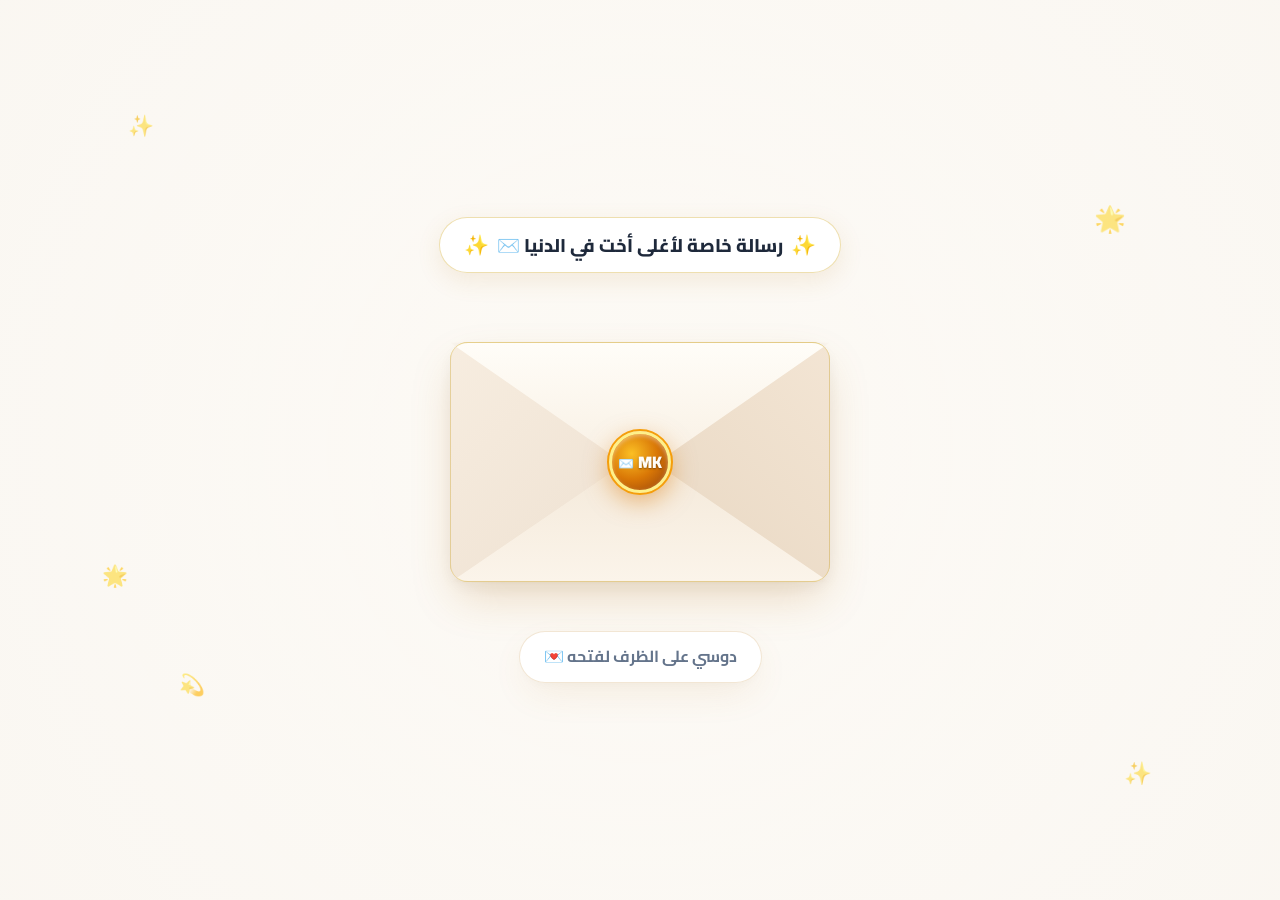
==== digital-gift-site/index.html @ 506773f2 "finised" ====
<!DOCTYPE html>
<html lang="ar" dir="rtl">
<head>
  <meta charset="UTF-8">
  <meta name="viewport" content="width=device-width, initial-scale=1.0, maximum-scale=5.0, viewport-fit=cover">
  <title>هدية رقمية خاصة لـ MK ✨ | كل سنة وإنتي طيبة</title>
  <meta name="description" content="موقع هدية رقمية تفاعلي وخاص للاحتفال بأحلى أخت وذكرياتنا سوا وعيد ميلادها!">
  
  <!-- Favicon -->
  <link rel="icon" href="data:image/svg+xml,<svg xmlns=%22http://www.w3.org/2000/svg%22 viewBox=%220 0 100 100%22><text y=%22.9em%22 font-size=%2290%22>🎁</text></svg>">
  
  <!-- Google Fonts: Cairo & Tajawal for Arabic Typography -->
  <link rel="preconnect" href="https://fonts.googleapis.com">
  <link rel="preconnect" href="https://fonts.gstatic.com" crossorigin>
  <link href="https://fonts.googleapis.com/css2?family=Cairo:wght@400;500;600;700;800;900&family=Tajawal:wght@400;500;700;800&display=swap" rel="stylesheet">
  
  <!-- Font Awesome Icons -->
  <link rel="stylesheet" href="https://cdnjs.cloudflare.com/ajax/libs/font-awesome/6.5.1/css/all.min.css" crossorigin="anonymous">

  <!-- Main Stylesheet -->
  <link rel="stylesheet" href="style.css">
</head>
<body class="theme-warm">

  <!-- Canvas for Confetti & Celebration Effects -->
  <canvas id="confetti-canvas"></canvas>

  <!-- Ambient Glow Elements -->
  <div class="ambient-glow glow-1"></div>
  <div class="ambient-glow glow-2"></div>
  <div class="ambient-glow glow-3"></div>

  <!-- ========================================================================= -->
  <!-- 1. شاشة الظرف التفاعلي (THE ENVELOPE LANDING SCREEN) -->
  <!-- ========================================================================= -->
  <section id="landing-screen" class="view-screen active">
    <!-- النجوم والجسيمات العائمة في الخلفية -->
    <div class="ambient-stars">
      <span class="ambient-star star-1">✨</span>
      <span class="ambient-star star-2">🌟</span>
      <span class="ambient-star star-3">💫</span>
      <span class="ambient-star star-4">✨</span>
      <span class="ambient-star star-5">🌟</span>
    </div>

    <div class="landing-content">
      
      <!-- شارة اسم المستلم -->
      <div class="recipient-tag animate-bounce-subtle">
        <span class="sparkle-icon">✨</span>
        <span id="envelope-recipient-name">رسالة خاصة لأغلى أخت ✉️</span>
        <span class="sparkle-icon">✨</span>
      </div>

      <!-- الظرف ثلاثي الأبعاد المتقن -->
      <div class="envelope-scene" id="envelope-scene" role="button" aria-label="اضغطي لفتح الظرف" tabindex="0">
        <div class="envelope-container" id="envelope-container">
          
          <!-- خلفية الظرف -->
          <div class="envelope-back"></div>

          <!-- الرسالة الورقية بالداخل -->
          <div class="letter-card" id="letter-card">
            <div class="letter-inner">
              <div class="letter-stamp">🎂</div>
              <div class="letter-header">
                <span class="letter-tag">رسالة خاصة ليكي</span>
                <h3 id="letter-title">أهلاً MK! 🎉</h3>
              </div>
              <p class="letter-text" id="pre-password-text">
                "مش عارف هتكون ردة فعلك إيه... بس حبيت أعملك حاجة مخصوص بمناسبة عيد ميلادك تجمع أحلى ذكرياتنا وضحكاتنا سوا."
              </p>
              <button class="btn-primary btn-open-gate" id="btn-open-gate">
                <span>افتحي خزانة الذكريات</span>
                <i class="fa-solid fa-key"></i>
              </button>
            </div>
          </div>

          <!-- طيات الجيب الهندسي الدقيقة (بتقنية clip-path) -->
          <div class="envelope-fold-left"></div>
          <div class="envelope-fold-right"></div>
          <div class="envelope-fold-bottom"></div>

          <!-- الغطاء العلوي القابل للفتح -->
          <div class="envelope-flap" id="envelope-flap"></div>

          <!-- الختم الذهبي للشمع -->
          <div class="envelope-seal" id="envelope-seal">
            <div class="seal-inner">
              <span class="seal-monogram" id="seal-monogram">MK</span>
              <span class="seal-icon">✉️</span>
            </div>
            <div class="seal-pulse"></div>
          </div>

        </div>
      </div>

      <!-- إرشادات الفتح -->
      <div class="instruction-box">
        <p class="instruction-text" id="envelope-instruction">
          <i class="fa-solid fa-hand-pointer pulse-icon"></i>
          <span>دوسي على الظرف لفتحه 💌</span>
        </p>
      </div>

    </div>
  </section>

  <!-- ========================================================================= -->
  <!-- 2. شاشة كلمة السر (PASSWORD GATE SCREEN) -->
  <!-- ========================================================================= -->
  <section id="password-screen" class="view-screen">
    <div class="modal-card password-card" id="password-box">
      
      <div class="lock-icon-wrapper" id="lock-icon-wrapper">
        <div class="lock-circle">
          <i class="fa-solid fa-lock" id="lock-icon"></i>
        </div>
      </div>

      <div class="password-header">
        <span class="badge-pill">الدخول السري للخزانة 🔐</span>
        <h2>اكتبي الكود السري</h2>
        <p class="subtitle">فقط اللي يعرف أسرارنا وضحكاتنا يقدر يدخل هنا 😉</p>
      </div>

      <form id="password-form" class="password-form" onsubmit="return false;">
        <div class="input-group">
          <i class="fa-solid fa-shield-halved input-icon"></i>
          <input 
            type="password" 
            id="password-input" 
            placeholder="اكتبي كلمة السر هنا..." 
            autocomplete="off"
            aria-label="كلمة السر"
          >
          <button type="button" class="btn-toggle-pwd" id="btn-toggle-pwd" aria-label="إظهار كلمة السر">
            <i class="fa-solid fa-eye" id="pwd-eye-icon"></i>
          </button>
        </div>

        <!-- صندوق التلميح -->
        <div class="hint-container" id="hint-container">
          <p id="hint-text">💡 تلميح: جربي 'Suss' (الكلمة السرية بتاعتنا!)</p>
        </div>

        <!-- رسالة التنبيه عند الخطأ أو النجاح -->
        <div class="feedback-msg" id="feedback-msg"></div>

        <div class="password-actions">
          <button type="submit" class="btn-primary btn-unlock" id="btn-unlock">
            <span>افتحي الخزانة</span>
            <i class="fa-solid fa-arrow-left"></i>
          </button>
          <button type="button" class="btn-text btn-hint" id="btn-hint">
            <i class="fa-regular fa-lightbulb"></i>
            <span>محتاجة تلميح؟</span>
          </button>
          <button type="button" class="btn-text btn-back-envelope" id="btn-back-envelope">
            <i class="fa-solid fa-arrow-right"></i>
            <span>الرجوع للظرف ✉️</span>
          </button>
        </div>
      </form>

    </div>
  </section>

  <!-- ========================================================================= -->
  <!-- 3. شاشة الترحيب (WELCOME SCREEN) -->
  <!-- ========================================================================= -->
  <section id="welcome-screen" class="view-screen">
    <div class="modal-card welcome-card">
      <div class="confetti-popper">🎉</div>
      <span class="badge-pill" id="welcome-badge">تم تأكيد الدخول بنجاح ✨</span>
      <h2 id="welcome-title">أهلاً بيكي يا أغلى أخت! 🌟</h2>
      <p class="welcome-text" id="welcome-text">
        "كل حاجة هنا مننا ولينا... تفاصيل ومواقف صغيرة وضحكات يمكن ماتعرفيش إني لسه فاكرها كلها. كل سنة وإنتي طيبة وعقبال مليون سنة سعادة ونجاح! 🎂✨"
      </p>
      <div class="welcome-features-list">
        <div class="feature-tag"><i class="fa-solid fa-stopwatch"></i> عداد الأخوة الحي</div>
        <div class="feature-tag"><i class="fa-solid fa-map-location-dot"></i> محطات رحلتنا</div>
        <div class="feature-tag"><i class="fa-solid fa-camera"></i> لقطات وذكريات</div>
        <div class="feature-tag"><i class="fa-solid fa-gift"></i> الهدية المخفية</div>
      </div>
      <button class="btn-primary btn-enter-dashboard" id="btn-enter-dashboard">
        <span>ادخلي وشوفي هديتك 🚀</span>
      </button>
    </div>
  </section>

  <!-- ========================================================================= -->
  <!-- 4. لوحة الذكريات الرئيسية (MAIN DASHBOARD) -->
  <!-- ========================================================================= -->
  <main id="main-dashboard" class="main-dashboard view-screen mode-screens">

    <!-- شريط التنقل العلوي -->
    <header class="top-nav">
      <div class="nav-container">
        <div class="nav-brand">
          <span class="brand-monogram">MK</span>
          <div class="brand-info">
            <span class="brand-title" id="nav-brand-title">MK وأخوكي 💛</span>
            <span class="brand-subtitle" id="nav-brand-badge">أحلى أخت في الدنيا 🏆</span>
          </div>
        </div>

        <!-- مؤشر المحطة الحالية في الشريط العلوي -->
        <div class="current-screen-badge" id="current-screen-badge">
          <span class="screen-step-number" id="screen-step-number">1 / 7</span>
          <span class="screen-step-title" id="screen-step-title">عداد الأخوة ⏳</span>
        </div>

        <div class="nav-controls">
          <!-- زر التحكم المصغر بالموسيقى -->
          <button class="nav-btn btn-mini-audio" id="btn-mini-audio" title="تشغيل / إيقاف الموسيقى">
            <i class="fa-solid fa-music" id="mini-audio-icon"></i>
            <span class="mini-audio-waves" id="mini-audio-waves">
              <span></span><span></span><span></span>
            </span>
          </button>

          <!-- زر تبديل الوضع الليلي والنهاري -->
          <button class="nav-btn btn-theme-toggle" id="btn-theme-toggle" title="تبديل المظهر">
            <i class="fa-solid fa-moon" id="theme-icon"></i>
          </button>

          <!-- زر تبديل طريقة العرض (محطات تفاعلية / تصفح كامل) -->
          <button class="nav-btn btn-view-mode" id="btn-view-mode" title="تبديل طريقة العرض (محطات منفصلة أو تصفح متصل)">
            <i class="fa-solid fa-layer-group" id="view-mode-icon"></i>
          </button>
        </div>
      </div>

      <!-- شريط التقدم العلوي الدقيق (Progress Bar) -->
      <div class="top-progress-bar-wrap">
        <div class="top-progress-bar-fill" id="top-progress-fill" style="width: 14.3%;"></div>
      </div>
    </header>

    <!-- أزرار التنقل السريع بين المحطات -->
    <nav class="quick-nav" id="screen-pills-nav">
      <button type="button" class="quick-pill active" data-index="0"><i class="fa-solid fa-stopwatch"></i> العداد الحي</button>
      <button type="button" class="quick-pill" data-index="1"><i class="fa-solid fa-route"></i> محطات رحلتنا</button>
      <button type="button" class="quick-pill" data-index="2"><i class="fa-solid fa-headphones"></i> أغنيتنا</button>
      <button type="button" class="quick-pill" data-index="3"><i class="fa-solid fa-camera-retro"></i> لقطات خاصة</button>
      <button type="button" class="quick-pill" data-index="4"><i class="fa-solid fa-gift"></i> هدية مخفية</button>
      <button type="button" class="quick-pill" data-index="5"><i class="fa-solid fa-photo-film"></i> ألبوم الصور</button>
      <button type="button" class="quick-pill" data-index="6"><i class="fa-solid fa-heart"></i> ختام الهدية</button>
    </nav>

    <!-- ======================================================================= -->
    <!-- القسم 1: عداد الأخوة والبداية (LIVE SIBLING COUNTER) -->
    <!-- ======================================================================= -->
    <section id="counter-section" class="content-section active-screen">
      <!-- ترويسة الصفحة الترحيبية بالمحطة الأولى -->
      <div class="hero-section">
        <div class="hero-content">
          <div class="hero-badges">
            <span class="badge-pill badge-gold"><i class="fa-solid fa-crown"></i> <span id="hero-badge-1">أحلى وأغلى أخت في الكون 🏆</span></span>
          </div>
          <h1 class="hero-title" id="dashboard-hero-title">شوية من ذكرياتنا البسيطه جمعتها هنا ✨</h1>
        </div>
      </div>

      <div class="section-card counter-card">
        <div class="section-badge">
          <i class="fa-solid fa-hourglass-half"></i>
          <span>عداد رحلتنا سوا</span>
        </div>
        <h2 class="section-heading">بقالنا أد إيه بنجنن بعض وبنكبر سوا؟ ⏳</h2>
        <p class="section-subtext" id="counter-subtext">
          سنين وأيام وساعات وثواني من المشاركة، وخناقات الأكل، ووقفتنا في ضهر بعض دايماً! 🤜🤛
        </p>

        <!-- شبكة أرقام العداد -->
        <div class="counter-grid">
          <div class="counter-box">
            <span class="counter-number" id="count-years">0</span>
            <span class="counter-label">سنة</span>
          </div>
          <div class="counter-box">
            <span class="counter-number" id="count-days">0</span>
            <span class="counter-label">يوم</span>
          </div>
          <div class="counter-box">
            <span class="counter-number" id="count-hours">00</span>
            <span class="counter-label">ساعة</span>
          </div>
          <div class="counter-box">
            <span class="counter-number" id="count-minutes">00</span>
            <span class="counter-label">دقيقة</span>
          </div>
          <div class="counter-box counter-seconds-box">
            <span class="counter-number pulse-fast" id="count-seconds">00</span>
            <span class="counter-label">ثانية</span>
          </div>
        </div>

        <div class="counter-footer">
          <button type="button" class="btn-secondary btn-cheer" id="btn-cheer">
            <i class="fa-solid fa-sparkles"></i>
            <span>فرقعة زينة واحتفال! 🎊</span>
          </button>
        </div>

        <!-- أزرار الانتقال بين المحطات -->
        <div class="screen-nav-footer">
          <div class="screen-step-dots" data-current="0">
            <span class="dot active"></span>
            <span class="dot"></span>
            <span class="dot"></span>
            <span class="dot"></span>
            <span class="dot"></span>
            <span class="dot"></span>
            <span class="dot"></span>
          </div>
          <button type="button" class="btn-screen-nav btn-screen-next" data-goto="1">
            <span>التالي: محطات رحلتنا 🗺️</span>
            <i class="fa-solid fa-arrow-left"></i>
          </button>
        </div>
      </div>
    </section>

    <!-- ======================================================================= -->
    <!-- القسم 2: محطات رحلتنا وقصتنا (STORY TIMELINE) -->
    <!-- ======================================================================= -->
    <section id="timeline-section" class="content-section">
      <div class="section-card">
        <div class="section-badge">
          <i class="fa-solid fa-signs-post"></i>
          <span>محطات قصتنا</span>
        </div>
        <h2 class="section-heading">خلينا نقسم الصور لشوية محطات هتعبك خلي بالك طويل 😂</h2>

        <div class="timeline-container" id="timeline-container">
          <!-- يتم ملؤها ديناميكياً من config.js -->
        </div>

        <!-- أزرار الانتقال بين المحطات -->
        <div class="screen-nav-footer">
          <button type="button" class="btn-screen-nav btn-screen-prev" data-goto="0">
            <i class="fa-solid fa-arrow-right"></i>
            <span>السابق: العداد الحي ⏳</span>
          </button>
          <div class="screen-step-dots" data-current="1">
            <span class="dot"></span>
            <span class="dot active"></span>
            <span class="dot"></span>
            <span class="dot"></span>
            <span class="dot"></span>
            <span class="dot"></span>
            <span class="dot"></span>
          </div>
          <button type="button" class="btn-screen-nav btn-screen-next" data-goto="2">
            <span>التالي: أغنيتنا 🎶</span>
            <i class="fa-solid fa-arrow-left"></i>
          </button>
        </div>
      </div>
    </section>

    <!-- ======================================================================= -->
    <!-- القسم 3: المشغل الموسيقي وأغنيتنا (AUDIO PLAYER) -->
    <!-- ======================================================================= -->
    <section id="audio-section" class="content-section">
      <div class="section-card music-player-card">
        <div class="section-badge">
          <i class="fa-solid fa-record-vinyl"></i>
          <span>أغنيتنا المفضلة</span>
        </div>
        <h2 class="section-heading">أغنيتنا والموسيقى الهادية 🎶</h2>
        <p class="section-subtext">الموسيقى المصاحبة لذكرياتنا وأوقاتنا الحلوة سوا.</p>

        <div class="turntable-wrapper">
          <!-- أسطوانة الفينيل الدوارة -->
          <div class="vinyl-disc" id="vinyl-disc">
            <div class="vinyl-groove"></div>
            <div class="vinyl-center">
              <img src="assets/images/memory1.jpg" alt="غلاف الأغنية" id="audio-cover-img" class="vinyl-cover-img" onerror="this.src='data:image/svg+xml,<svg xmlns=%22http://www.w3.org/2000/svg%22 viewBox=%220 0 100 100%22><circle cx=%2250%22 cy=%2250%22 r=%2250%22 fill=%22%23F59E0B%22/><text x=%2250%22 y=%2258%22 font-size=%2235%22 text-anchor=%22middle%22 fill=%22white%22>🎵</text></svg>'">
            </div>
          </div>

          <!-- إبرة مشغل الأسطوانات -->
          <div class="turntable-needle" id="turntable-needle"></div>
        </div>

        <!-- معلومات التراك -->
        <div class="track-info">
          <h3 class="track-title" id="track-title">أغنيتنا وسند ذكرياتنا</h3>
          <p class="track-artist" id="track-artist">الموسيقى المصاحبة لذكرياتنا</p>
        </div>

        <!-- شريط التقدم والوقت -->
        <div class="audio-progress-container">
          <span class="time-label" id="current-time">0:00</span>
          <div class="progress-bar-wrap" id="progress-bar-wrap">
            <div class="progress-bar-fill" id="progress-bar-fill"></div>
          </div>
          <span class="time-label" id="total-duration">0:00</span>
        </div>

        <!-- أزرار التحكم بالمشغل -->
        <div class="audio-controls">
          <button class="btn-ctrl" id="btn-audio-forward" title="تقديم 10 ثواني">
            <i class="fa-solid fa-forward-step"></i>
          </button>
          <button class="btn-ctrl btn-play-main" id="btn-audio-play" title="تشغيل / إيقاف">
            <i class="fa-solid fa-play" id="audio-play-icon"></i>
          </button>
          <button class="btn-ctrl" id="btn-audio-rewind" title="إرجاع 10 ثواني">
            <i class="fa-solid fa-backward-step"></i>
          </button>
        </div>

        <!-- التحكم بالصوت -->
        <div class="volume-container">
          <i class="fa-solid fa-volume-low"></i>
          <input type="range" id="volume-slider" min="0" max="1" step="0.05" value="0.8" aria-label="مستوى الصوت">
          <i class="fa-solid fa-volume-high"></i>
        </div>

        <!-- عنصر الصوت الأصلي -->
        <audio id="main-audio-element" preload="auto">
          <source src="assets/audio/our-song.mp3" type="audio/mp3">
        </audio>

        <!-- أزرار الانتقال بين المحطات -->
        <div class="screen-nav-footer">
          <button type="button" class="btn-screen-nav btn-screen-prev" data-goto="1">
            <i class="fa-solid fa-arrow-right"></i>
            <span>السابق: محطات رحلتنا 🗺️</span>
          </button>
          <div class="screen-step-dots" data-current="2">
            <span class="dot"></span>
            <span class="dot"></span>
            <span class="dot active"></span>
            <span class="dot"></span>
            <span class="dot"></span>
            <span class="dot"></span>
            <span class="dot"></span>
          </div>
          <button type="button" class="btn-screen-nav btn-screen-next" data-goto="3">
            <span>التالي: لقطات خاصة 📸</span>
            <i class="fa-solid fa-arrow-left"></i>
          </button>
        </div>
      </div>
    </section>

    <!-- ======================================================================= -->
    <!-- القسم 4: لقطات وذكريات خاصة (PHOTO MOMENTS) -->
    <!-- ======================================================================= -->
    <section id="moments-section" class="content-section">
      <div class="section-card">
        <div class="section-badge">
          <i class="fa-solid fa-camera"></i>
          <span>لقطات وذكريات</span>
        </div>
        <h2 class="section-heading">لقطات وذكريات غالية علينا 📸</h2>
        <p class="section-subtext">
          بدل رسايل الشات العادية، دي أحلى لحظات جمعتنا مع كلمات وخواطر من القلب:
        </p>

        <!-- شبكة كروت البولارويد -->
        <div class="moments-grid" id="moments-grid">
          <!-- يتم بناؤها ديناميكياً من config.js -->
        </div>

        <!-- أزرار الانتقال بين المحطات -->
        <div class="screen-nav-footer">
          <button type="button" class="btn-screen-nav btn-screen-prev" data-goto="2">
            <i class="fa-solid fa-arrow-right"></i>
            <span>السابق: أغنيتنا 🎶</span>
          </button>
          <div class="screen-step-dots" data-current="3">
            <span class="dot"></span>
            <span class="dot"></span>
            <span class="dot"></span>
            <span class="dot active"></span>
            <span class="dot"></span>
            <span class="dot"></span>
            <span class="dot"></span>
          </div>
          <button type="button" class="btn-screen-nav btn-screen-next" data-goto="4">
            <span>التالي: الهدية المخفية 🎁</span>
            <i class="fa-solid fa-arrow-left"></i>
          </button>
        </div>
      </div>
    </section>

    <!-- ======================================================================= -->
    <!-- القسم 5: الهدية المخفية (HIDDEN GIFT BOX) -->
    <!-- ======================================================================= -->
    <section id="hidden-gift-section" class="content-section">
      <div class="section-card gift-highlight-card">
        <div class="section-badge badge-gift">
          <i class="fa-solid fa-box-open"></i>
          <span>مفاجأة خاصة!</span>
        </div>
        <h2 class="section-heading" id="gift-heading">لسه في حاجة مخبيهالك... 🎁</h2>
        <p class="section-subtext">دوسي على صندوق الهدية وافتحي المفاجأة!</p>

        <!-- صندوق الهدية التفاعلي ثلاثي الأبعاد -->
        <div class="interactive-gift-container" id="gift-trigger" role="button" aria-label="افتحي الهدية المخفية" tabindex="0">
          <div class="gift-box-3d" id="gift-box-3d">
            <img src="assets/images/gift-box.png" alt="صندوق الهدية" class="gift-box-img" onerror="this.src='data:image/svg+xml,<svg xmlns=%22http://www.w3.org/2000/svg%22 viewBox=%220 0 100 100%22><text y=%22.9em%22 font-size=%2290%22>🎁</text></svg>'">
            <div class="gift-glow-effect"></div>
          </div>
          <div class="gift-tap-hint">
            <span class="finger-tap">👆</span>
            <span>دوسي هنا لفتح الهدية!</span>
          </div>
        </div>

        <!-- أزرار الانتقال بين المحطات -->
        <div class="screen-nav-footer">
          <button type="button" class="btn-screen-nav btn-screen-prev" data-goto="3">
            <i class="fa-solid fa-arrow-right"></i>
            <span>السابق: لقطات خاصة 📸</span>
          </button>
          <div class="screen-step-dots" data-current="4">
            <span class="dot"></span>
            <span class="dot"></span>
            <span class="dot"></span>
            <span class="dot"></span>
            <span class="dot active"></span>
            <span class="dot"></span>
            <span class="dot"></span>
          </div>
          <button type="button" class="btn-screen-nav btn-screen-next" data-goto="5">
            <span>التالي: ألبوم الصور 🖼️</span>
            <i class="fa-solid fa-arrow-left"></i>
          </button>
        </div>
      </div>
    </section>

    <!-- ======================================================================= -->
    <!-- القسم 6: معرض وألبوم الصور (MEMORIES GALLERY) -->
    <!-- ======================================================================= -->
    <section id="gallery-section" class="content-section">
      <div class="section-card">
        <div class="section-badge">
          <i class="fa-solid fa-images"></i>
          <span>ألبوم الذكريات</span>
        </div>
        <h2 class="section-heading">ألبوم الصور وأجمل الذكريات 🖼️</h2>
        <p class="section-subtext">اضغطي على أي صورة لتكبيرها وعرضها بالشاشة الكاملة مع التعليق.</p>

        <!-- فلاتر المعرض -->
        <div class="gallery-filters" id="gallery-filters">
          <button class="filter-pill active" data-filter="all">كل الذكريات (24) 🌟</button>
          <button class="filter-pill" data-filter="trips">رحلات ومغامرات 🏖️</button>
          <button class="filter-pill" data-filter="bonding">مواقف وسند 🤜🤛</button>
          <button class="filter-pill" data-filter="milestones">مناسبات ونجاح 🎓</button>
          <button class="filter-pill" data-filter="childhood">الطفولة 👶</button>
          <button class="filter-pill" data-filter="birthday">المفاجأة والهدية 🎁</button>
        </div>

        <!-- شبكة صور المعرض -->
        <div class="gallery-grid" id="gallery-grid">
          <!-- يتم بناؤها ديناميكياً من config.js -->
        </div>

        <!-- أزرار الانتقال بين المحطات -->
        <div class="screen-nav-footer">
          <button type="button" class="btn-screen-nav btn-screen-prev" data-goto="4">
            <i class="fa-solid fa-arrow-right"></i>
            <span>السابق: الهدية المخفية 🎁</span>
          </button>
          <div class="screen-step-dots" data-current="5">
            <span class="dot"></span>
            <span class="dot"></span>
            <span class="dot"></span>
            <span class="dot"></span>
            <span class="dot"></span>
            <span class="dot active"></span>
            <span class="dot"></span>
          </div>
          <button type="button" class="btn-screen-nav btn-screen-next" data-goto="6">
            <span>التالي: ختام الهدية 💛</span>
            <i class="fa-solid fa-arrow-left"></i>
          </button>
        </div>
      </div>
    </section>

    <!-- ======================================================================= -->
    <!-- القسم 7: ختام الهدية والاحتفال (CELEBRATION SCREEN) -->
    <!-- ======================================================================= -->
    <section id="celebration-section" class="content-section">
      <div class="section-card celebration-card">
        <div class="celebration-crown">👑</div>
        <div class="section-badge badge-gold">
          <i class="fa-solid fa-crown"></i>
          <span>محطة الختام والمحبة</span>
        </div>
        <h2 class="section-heading">وصلنا لآخر محطة.. بس محبتنا وسندنا ملوش نهاية! 💛✨</h2>
        <p class="celebration-lead">
          "سند وضحكة وعشرة عمر، أحسن وأغلى أخت في الدنيا كلها. ربنا يجعل كل سنينك الجاية فرح وسعادة ونجاح وتألق دايماً!"
        </p>

        <div class="celebration-highlights">
          <div class="highlight-item">
            <span class="hl-icon">🎂</span>
            <h4>كل سنة وإنتي طيبة</h4>
            <p>عقبال 100 سنة في صحة وهنا وراحة بال وسعادة</p>
          </div>
          <div class="highlight-item">
            <span class="hl-icon">🏆</span>
            <h4>أحسن وأطيب أخت</h4>
            <p>سند وضهر وأمان وضحكة مالية بيتنا بالخير</p>
          </div>
          <div class="highlight-item">
            <span class="hl-icon">✨</span>
            <h4>فخور بيكي دايماً</h4>
            <p>في كل خطوة وحلم ونجاح وطموح بتوصليله</p>
          </div>
        </div>

        <div class="celebration-actions">
          <button type="button" class="btn-primary btn-grand-confetti" id="btn-grand-confetti">
            <i class="fa-solid fa-champagne-glasses"></i>
            <span>فرقعة زينة واحتفال نهائي! 🎊</span>
          </button>
          <button type="button" class="btn-secondary btn-restart-journey" data-goto="0">
            <i class="fa-solid fa-rotate-right"></i>
            <span>إعادة الرحلة من البداية 🔄</span>
          </button>
        </div>

        <div class="author-signature">
          <p class="footer-author" id="footer-author-celebration">صُنعت بكل حب وفخر لعيد ميلاد MK بواسطة أخوكي 💛</p>
        </div>

        <!-- أزرار الانتقال بين المحطات -->
        <div class="screen-nav-footer">
          <button type="button" class="btn-screen-nav btn-screen-prev" data-goto="5">
            <i class="fa-solid fa-arrow-right"></i>
            <span>السابق: ألبوم الصور 🖼️</span>
          </button>
          <div class="screen-step-dots" data-current="6">
            <span class="dot"></span>
            <span class="dot"></span>
            <span class="dot"></span>
            <span class="dot"></span>
            <span class="dot"></span>
            <span class="dot"></span>
            <span class="dot active"></span>
          </div>
          <button type="button" class="btn-screen-nav btn-screen-restart" data-goto="0">
            <span>البداية: عداد الأخوة ⏳</span>
            <i class="fa-solid fa-arrow-rotate-left"></i>
          </button>
        </div>
      </div>
    </section>

    <!-- شريط المحطات العائم في الأسفل للتنقل السريع -->
    <nav class="floating-dock-nav" id="floating-dock" aria-label="شريط المحطات السريع">
      <button type="button" class="dock-btn active" data-index="0" title="عداد الأخوة">
        <i class="fa-solid fa-stopwatch"></i>
        <span>العداد</span>
      </button>
      <button type="button" class="dock-btn" data-index="1" title="محطات قصتنا">
        <i class="fa-solid fa-route"></i>
        <span>المحطات</span>
      </button>
      <button type="button" class="dock-btn" data-index="2" title="أغنيتنا">
        <i class="fa-solid fa-headphones"></i>
        <span>الأغنية</span>
      </button>
      <button type="button" class="dock-btn" data-index="3" title="لقطات خاصة">
        <i class="fa-solid fa-camera-retro"></i>
        <span>لقطاتنا</span>
      </button>
      <button type="button" class="dock-btn" data-index="4" title="الهدية المخفية">
        <i class="fa-solid fa-gift"></i>
        <span>الهدية</span>
      </button>
      <button type="button" class="dock-btn" data-index="5" title="ألبوم الصور">
        <i class="fa-solid fa-photo-film"></i>
        <span>الألبوم</span>
      </button>
      <button type="button" class="dock-btn" data-index="6" title="ختام الهدية">
        <i class="fa-solid fa-heart"></i>
        <span>الختام</span>
      </button>
    </nav>

    <!-- ======================================================================= -->
    <!-- الخاتمة والفوتر (FOOTER) -->
    <!-- ======================================================================= -->
    <footer class="main-footer">
      <div class="footer-card">
        <div class="footer-icon">💛</div>
        <h3 class="footer-quote">"سند وضحكة وعشرة عمر، أحسن وأغلى أخت في الدنيا."</h3>
        <p class="footer-author" id="footer-author">صُنعت بكل حب لعيد ميلاد MK بواسطة أخوكي</p>
        <div class="footer-badges">
          <span>🎂 كل سنة وإنتي طيبة</span>
          <span>•</span>
          <span>✨ أحسن أخت في الكون</span>
          <span>•</span>
          <span>🎈 ربي يسعدك دايماً</span>
        </div>
        <button class="btn-secondary btn-back-top" id="btn-back-top">
          <i class="fa-solid fa-arrow-up"></i>
          <span>الرجوع لأعلى الصفحة</span>
        </button>
      </div>
    </footer>

  </main>

  <!-- ========================================================================= -->
  <!-- النافذة المنبثقة 1: مفاجأة الهدية المخفية والكوبونات (GIFT MODAL) -->
  <!-- ========================================================================= -->
  <div class="modal-overlay" id="gift-modal" role="dialog" aria-modal="true" aria-labelledby="gift-modal-title">
    <div class="modal-dialog gift-dialog">
      <button class="modal-close-btn" id="btn-close-gift-modal" aria-label="إغلاق النافذة">
        <i class="fa-solid fa-xmark"></i>
      </button>

      <div class="gift-dialog-header">
        <div class="confetti-popper">🎉</div>
        <span class="badge-pill badge-gold">مفاجأة خاصة بمناسبة عيد ميلادك</span>
        <h2 id="gift-modal-title">لقيتي الهدية والمفاجأة المخفية! 🎉</h2>
        <p id="gift-modal-subtitle">دي 3 كروت كوبونات أخوية ذهبية رسمية + رسالة خاصة ليكي:</p>
      </div>

      <!-- صورة ومجسم المفاجأة الخاصة -->
      <div class="gift-reveal-img-wrap" id="gift-reveal-img-wrap">
        <img id="gift-reveal-img" src="assets/images/kuffiyeh-3d-avatar.jpg" alt="المجسم التذكاري للهدية">
        <div class="gift-reveal-overlay">
          <span class="gift-reveal-badge"><i class="fa-solid fa-sparkles"></i> مجسم وذكرى خاصة لينا سوا 🧣💛</span>
        </div>
      </div>

      <!-- شبكة الكوبونات -->
      <div class="vouchers-grid" id="vouchers-grid">
        <!-- يتم ملؤها ديناميكياً -->
      </div>

      <!-- الرسالة الخاصة -->
      <div class="secret-letter-card">
        <div class="secret-letter-header">
          <i class="fa-solid fa-envelope-open-text"></i>
          <span>كلمات من القلب:</span>
        </div>
        <p class="secret-letter-text" id="secret-letter-text">
          كل سنة وإنتي طيبة وبخير يا MK! بعيداً عن الهزار، وجودك كأخت ليا من أعظم نعم ربنا في حياتي. بتملي الدنيا فرحة وروح طيبة. بحبك دايماً وفخور بيكي! 💛
        </p>
      </div>

      <div class="gift-modal-actions">
        <button class="btn-primary" id="btn-claim-vouchers">
          <i class="fa-solid fa-check-double"></i>
          <span>استلام كل الكوبونات 🎁</span>
        </button>
      </div>
    </div>
  </div>

  <!-- ========================================================================= -->
  <!-- النافذة المنبثقة 2: عرض الصور بالشاشة الكاملة (LIGHTBOX MODAL) -->
  <!-- ========================================================================= -->
  <div class="modal-overlay" id="lightbox-modal" role="dialog" aria-modal="true">
    <div class="lightbox-dialog">
      <button class="modal-close-btn" id="btn-close-lightbox" aria-label="إغلاق">
        <i class="fa-solid fa-xmark"></i>
      </button>

      <div class="lightbox-img-wrapper">
        <img src="" alt="صورة مكبرة" id="lightbox-img">
      </div>

      <div class="lightbox-info">
        <h3 id="lightbox-title">عنوان الصورة</h3>
        <p id="lightbox-caption">التعليق والذكرى</p>
      </div>

      <div class="lightbox-nav">
        <!-- في الـ RTL السهم اليمين يرجع والسهم اليسار يقدم -->
        <button class="lightbox-btn" id="btn-lightbox-prev" aria-label="الصورة السابقة">
          <i class="fa-solid fa-chevron-right"></i>
        </button>
        <button class="lightbox-btn" id="btn-lightbox-next" aria-label="الصورة التالية">
          <i class="fa-solid fa-chevron-left"></i>
        </button>
      </div>
    </div>
  </div>

  <!-- التنبيهات المنبثقة السريعة -->
  <div class="toast-container" id="toast-container"></div>

  <!-- ملفات الجافاسكريبت -->
  <script src="config.js"></script>
  <script src="script.js"></script>
</body>
</html>
---- digital-gift-site/style.css ----
/* ==============================================================================
   SIBLING DIGITAL GIFT WEBSITE - STYLESHEET (العربية - RTL)
   تصميم فاخر وعصري بألوان دافئة راقية وأنيميشن متقن لعيد ميلاد الأخ والأخت
   ============================================================================== */

/* ----------------------------------------------------------------------------
   1. CSS VARIABLES & THEMES (لوحة ألوان فاخرة دافئة)
   ---------------------------------------------------------------------------- */
:root {
  /* Ultra-Premium Warm Champagne & Royal Indigo (Light Theme) */
  --bg-gradient: linear-gradient(135deg, #FFFDFB 0%, #FDF7EE 40%, #F7EFE3 100%);
  --bg-surface: #FFFDFB;
  --card-bg: rgba(255, 255, 255, 0.94);
  --card-bg-solid: #FFFFFF;
  --card-border: rgba(226, 200, 160, 0.45);
  --card-shadow: 0 14px 38px -8px rgba(180, 120, 40, 0.12), 0 4px 14px -2px rgba(0, 0, 0, 0.03);
  --card-shadow-hover: 0 22px 48px -10px rgba(180, 120, 40, 0.22);

  /* Gold & Royal Indigo Accents (ألوان مبهجة وفخمة وغير مكررة) */
  --primary-color: #5B4AE4;       /* Royal Indigo / Violet */
  --primary-hover: #4838D0;
  --primary-light: #EEF0FE;
  
  --accent-gold: #E89B17;         /* Imperial Amber Gold */
  --accent-gold-hover: #D97706;
  --accent-gold-light: #FEF3C7;
  
  --accent-teal: #0D9488;         /* Vibrant Mint / Teal */
  --accent-teal-light: #D1FAE5;

  --accent-coral: #F46A55;        /* Warm Peach Coral */
  --accent-coral-light: #FFE8E4;

  --accent-purple: #8B5CF6;
  --accent-purple-light: #EDE9FE;

  /* Typography Colors */
  --text-main: #1E293B;
  --text-muted: #64748B;
  --text-light: #94A3B8;
  --text-white: #FFFFFF;

  /* Radii & Effects */
  --radius-sm: 10px;
  --radius-md: 18px;
  --radius-lg: 26px;
  --radius-full: 9999px;
  --transition-smooth: all 0.3s cubic-bezier(0.16, 1, 0.3, 1);
  --transition-spring: all 0.5s cubic-bezier(0.34, 1.56, 0.64, 1);
  --backdrop-blur: blur(16px);
}

/* Midnight Starry Mode (الوضع الليلي الفاخر) */
body.theme-dark {
  --bg-gradient: linear-gradient(135deg, #0B0F19 0%, #111827 50%, #1A2238 100%);
  --bg-surface: #0B0F19;
  --card-bg: rgba(26, 34, 56, 0.88);
  --card-bg-solid: #1E293B;
  --card-border: rgba(251, 191, 36, 0.2);
  --card-shadow: 0 14px 40px -5px rgba(0, 0, 0, 0.55);
  --card-shadow-hover: 0 22px 50px -8px rgba(245, 158, 11, 0.25);

  --primary-color: #6366F1;
  --primary-hover: #818CF8;
  --primary-light: rgba(99, 102, 241, 0.18);

  --accent-gold: #FBBF24;
  --accent-gold-light: rgba(251, 191, 36, 0.18);

  --accent-teal: #14B8A6;
  --accent-teal-light: rgba(20, 184, 166, 0.18);

  --accent-coral: #F87171;
  --accent-coral-light: rgba(248, 113, 113, 0.18);

  --text-main: #F8FAFC;
  --text-muted: #CBD5E1;
  --text-light: #64748B;
}

/* ----------------------------------------------------------------------------
   2. GLOBAL RESETS & BASE STYLES
   ---------------------------------------------------------------------------- */
*, *::before, *::after {
  box-sizing: border-box;
  margin: 0;
  padding: 0;
}

html {
  scroll-behavior: smooth;
  font-size: 16px;
  -webkit-text-size-adjust: 100%;
  direction: rtl;
}

body {
  font-family: 'Cairo', 'Tajawal', -apple-system, BlinkMacSystemFont, "Segoe UI", Roboto, sans-serif;
  background: var(--bg-gradient);
  background-attachment: fixed;
  color: var(--text-main);
  min-height: 100vh;
  line-height: 1.7;
  overflow-x: hidden;
  position: relative;
  transition: background 0.4s ease, color 0.3s ease;
  direction: rtl;
  text-align: right;
}

/* Ambient Background Glows */
.ambient-glow {
  position: fixed;
  border-radius: 50%;
  filter: blur(110px);
  pointer-events: none;
  z-index: 0;
  opacity: 0.5;
  transition: opacity 0.5s ease;
}

.glow-1 {
  width: 500px;
  height: 500px;
  top: -120px;
  left: -100px;
  background: radial-gradient(circle, rgba(245, 158, 11, 0.28) 0%, transparent 70%);
}

.glow-2 {
  width: 450px;
  height: 450px;
  bottom: 8%;
  right: -100px;
  background: radial-gradient(circle, rgba(91, 74, 228, 0.22) 0%, transparent 70%);
}

.glow-3 {
  width: 380px;
  height: 380px;
  top: 42%;
  left: 8%;
  background: radial-gradient(circle, rgba(13, 148, 136, 0.18) 0%, transparent 70%);
}

/* Floating Ambient Starry Particles in Landing */
.ambient-stars {
  position: absolute;
  inset: 0;
  pointer-events: none;
  overflow: hidden;
  z-index: 0;
}

.ambient-star {
  position: absolute;
  font-size: 1.3rem;
  opacity: 0.6;
  animation: floatStar 6s infinite ease-in-out alternate;
}

.star-1 { top: 12%; left: 10%; animation-duration: 5s; }
.star-2 { top: 22%; right: 12%; animation-duration: 7s; font-size: 1.6rem; }
.star-3 { bottom: 22%; left: 14%; animation-duration: 6s; }
.star-4 { bottom: 12%; right: 10%; animation-duration: 8s; font-size: 1.4rem; }
.star-5 { top: 62%; left: 8%; animation-duration: 5.5s; }

@keyframes floatStar {
  0% { transform: translateY(0) rotate(0deg) scale(0.9); opacity: 0.35; }
  50% { transform: translateY(-16px) rotate(15deg) scale(1.2); opacity: 0.9; }
  100% { transform: translateY(0) rotate(0deg) scale(0.9); opacity: 0.35; }
}

/* Fullscreen Confetti Canvas */
#confetti-canvas {
  position: fixed;
  top: 0;
  left: 0;
  width: 100vw;
  height: 100vh;
  pointer-events: none;
  z-index: 9999;
}

/* Screen Visibility Controller & Transition Engine */
.view-screen {
  display: none !important;
  position: relative;
  z-index: 1;
  opacity: 0;
  transition: opacity 0.35s ease-in-out;
}

.view-screen.active {
  display: block !important;
  opacity: 1;
}

#landing-screen.active {
  display: flex !important;
}

#password-screen.active {
  display: flex !important;
}

#welcome-screen.active {
  display: flex !important;
}

#main-dashboard.active {
  display: block !important;
}

/* Direction-Aware Screen Transitions */
@keyframes screenSlideInRight {
  0% {
    opacity: 0;
    transform: translateX(45px) scale(0.97);
    filter: blur(4px);
  }
  100% {
    opacity: 1;
    transform: translateX(0) scale(1);
    filter: blur(0);
  }
}

@keyframes screenSlideOutLeft {
  0% {
    opacity: 1;
    transform: translateX(0) scale(1);
    filter: blur(0);
  }
  100% {
    opacity: 0;
    transform: translateX(-45px) scale(0.97);
    filter: blur(4px);
  }
}

@keyframes screenSlideInLeft {
  0% {
    opacity: 0;
    transform: translateX(-45px) scale(0.97);
    filter: blur(4px);
  }
  100% {
    opacity: 1;
    transform: translateX(0) scale(1);
    filter: blur(0);
  }
}

@keyframes screenSlideOutRight {
  0% {
    opacity: 1;
    transform: translateX(0) scale(1);
    filter: blur(0);
  }
  100% {
    opacity: 0;
    transform: translateX(45px) scale(0.97);
    filter: blur(4px);
  }
}

.anim-slide-in-right {
  animation: screenSlideInRight 0.42s cubic-bezier(0.16, 1, 0.3, 1) forwards !important;
}

.anim-slide-out-left {
  animation: screenSlideOutLeft 0.35s cubic-bezier(0.16, 1, 0.3, 1) forwards !important;
}

.anim-slide-in-left {
  animation: screenSlideInLeft 0.42s cubic-bezier(0.16, 1, 0.3, 1) forwards !important;
}

.anim-slide-out-right {
  animation: screenSlideOutRight 0.35s cubic-bezier(0.16, 1, 0.3, 1) forwards !important;
}

/* Typography & Common Buttons */
h1, h2, h3, h4 {
  font-weight: 800;
  color: var(--text-main);
  line-height: 1.35;
}

button {
  font-family: inherit;
  cursor: pointer;
  border: none;
  outline: none;
  transition: var(--transition-smooth);
}

.btn-primary {
  display: inline-flex;
  align-items: center;
  justify-content: center;
  gap: 10px;
  background: linear-gradient(135deg, #5B4AE4 0%, #4338CA 100%);
  color: var(--text-white);
  padding: 13px 28px;
  border-radius: var(--radius-full);
  font-size: 1.05rem;
  font-weight: 800;
  box-shadow: 0 4px 18px rgba(91, 74, 228, 0.4);
  position: relative;
  overflow: hidden;
  transition: var(--transition-spring);
}

.btn-primary::after {
  content: "";
  position: absolute;
  top: -50%;
  left: -50%;
  width: 200%;
  height: 200%;
  background: linear-gradient(60deg, transparent, rgba(255, 255, 255, 0.25), transparent);
  transform: rotate(25deg) translateX(-100%);
  transition: transform 0.6s ease;
}

.btn-primary:hover::after {
  transform: rotate(25deg) translateX(100%);
}

.btn-primary:hover {
  transform: translateY(-2px) scale(1.02);
  box-shadow: 0 8px 26px rgba(91, 74, 228, 0.5);
}

.btn-primary:active {
  transform: translateY(1px) scale(0.98);
}

.btn-secondary {
  display: inline-flex;
  align-items: center;
  justify-content: center;
  gap: 8px;
  background: var(--card-bg-solid);
  color: var(--text-main);
  border: 1px solid var(--card-border);
  padding: 12px 24px;
  border-radius: var(--radius-full);
  font-size: 1rem;
  font-weight: 700;
  box-shadow: var(--card-shadow);
  transition: var(--transition-smooth);
}

.btn-secondary:hover {
  background: var(--primary-light);
  color: var(--primary-color);
  border-color: var(--primary-color);
  transform: translateY(-2px);
}

.badge-pill {
  display: inline-flex;
  align-items: center;
  gap: 6px;
  padding: 6px 14px;
  border-radius: var(--radius-full);
  font-size: 0.85rem;
  font-weight: 800;
  background: var(--accent-gold-light);
  color: var(--accent-gold-hover);
  border: 1px solid rgba(245, 158, 11, 0.2);
}

.badge-gold {
  background: var(--accent-gold-light);
  color: var(--accent-gold-hover);
  border-color: rgba(245, 158, 11, 0.3);
}

.badge-teal {
  background: var(--accent-teal-light);
  color: var(--accent-teal);
  border-color: rgba(13, 148, 136, 0.3);
}

.badge-coral {
  background: var(--accent-coral-light);
  color: var(--accent-coral);
  border-color: rgba(224, 109, 83, 0.3);
}

/* ----------------------------------------------------------------------------
   3. SCREEN 1: ENVELOPE LANDING PAGE (شاشة الظرف الفاخر بدون أي تسريب للزر)
   ---------------------------------------------------------------------------- */
#landing-screen {
  min-height: 100vh;
  align-items: center;
  justify-content: center;
  padding: 40px 16px;
  background: radial-gradient(circle at center, rgba(255, 255, 255, 0.8) 0%, rgba(250, 247, 242, 0.92) 100%), url('assets/images/envelope-bg.jpg');
  background-size: cover;
  background-position: center;
  position: relative;
}

.landing-content {
  width: 100%;
  max-width: 480px;
  display: flex;
  flex-direction: column;
  align-items: center;
  gap: 24px;
  text-align: center;
  position: relative;
  z-index: 2;
}

.recipient-tag {
  display: inline-flex;
  align-items: center;
  gap: 8px;
  background: var(--card-bg);
  backdrop-filter: var(--backdrop-blur);
  padding: 10px 24px;
  border-radius: var(--radius-full);
  border: 1.5px solid rgba(212, 175, 55, 0.4);
  box-shadow: 0 8px 24px rgba(180, 120, 40, 0.12);
  font-size: 1.15rem;
  font-weight: 800;
  color: var(--text-main);
}

.sparkle-icon {
  font-size: 1.25rem;
  animation: sparkleTwinkle 2s infinite ease-in-out;
}

/* 3D Envelope Scene (تصميم الظرف الفاخر العائم) */
.envelope-scene {
  perspective: 1200px;
  width: min(92vw, 380px);
  height: 240px;
  position: relative;
  cursor: pointer;
  margin: 45px auto 25px;
  outline: none;
  animation: floatEnvelope 4s ease-in-out infinite;
}

.envelope-scene:hover {
  animation-play-state: paused;
}

.envelope-scene.is-open {
  animation: none;
}

@keyframes floatEnvelope {
  0%, 100% {
    transform: translateY(0);
  }
  50% {
    transform: translateY(-8px);
  }
}

.envelope-container {
  position: relative;
  width: 100%;
  height: 100%;
  border-radius: var(--radius-md);
  transform-style: preserve-3d;
  transition: transform 0.4s cubic-bezier(0.16, 1, 0.3, 1);
  box-shadow: 0 20px 45px -8px rgba(180, 115, 30, 0.25), 0 6px 18px rgba(0, 0, 0, 0.05);
}

.envelope-scene:hover .envelope-container {
  transform: translateY(-4px) scale(1.02);
}

/* 1. Base / Back of Envelope (قاعدة الظرف العاجية الذهبية) */
.envelope-back {
  position: absolute;
  inset: 0;
  background: linear-gradient(145deg, #FDF9F2 0%, #F5E8D3 50%, #EBD8BD 100%);
  border-radius: var(--radius-md);
  border: 1.5px solid rgba(212, 175, 55, 0.45);
  z-index: 1;
}

/* 2. Letter Card inside (الرسالة الداخلية - مخفية 100% عند الإغلاق!) */
.letter-card {
  position: absolute;
  top: 10px;
  left: 12px;
  right: 12px;
  background: #FFFDF9;
  border-radius: 14px;
  padding: 20px 16px;
  box-shadow: 0 4px 15px rgba(0, 0, 0, 0.06);
  border: 1.5px solid rgba(245, 158, 11, 0.25);
  z-index: 2;
  box-sizing: border-box;
  text-align: center;

  /* إخفاء الرسالة تماماً عندما يكون الظرف مغلقاً - مستحيل أن يظهر أي زر! */
  opacity: 0;
  visibility: hidden;
  pointer-events: none;
  transform: translateY(20px) scale(0.95);
  transition: transform 0.75s cubic-bezier(0.16, 1, 0.3, 1), opacity 0.45s ease, visibility 0.45s ease, box-shadow 0.4s ease;
}

/* حالة فتح الظرف: ترتفع الرسالة للأعلى بأناقة وتظهر بكامل بهائها */
.envelope-scene.is-open .letter-card {
  opacity: 1;
  visibility: visible;
  pointer-events: auto;
  transform: translateY(-160px) scale(1);
  box-shadow: 0 25px 50px -10px rgba(140, 90, 20, 0.28), 0 8px 24px rgba(0, 0, 0, 0.08);
  z-index: 30;
  transition-delay: 0.3s;
}

.letter-inner {
  display: flex;
  flex-direction: column;
  justify-content: space-between;
  gap: 8px;
}

.letter-stamp {
  font-size: 1.7rem;
  line-height: 1;
  margin-bottom: 2px;
}

.letter-tag {
  display: inline-block;
  font-size: 0.8rem;
  font-weight: 800;
  color: #B45309;
  background: #FEF3C7;
  padding: 4px 14px;
  border-radius: var(--radius-full);
  align-self: center;
  border: 1px solid rgba(245, 158, 11, 0.3);
}

.letter-header h3 {
  font-size: 1.35rem;
  font-weight: 800;
  color: var(--text-main);
  margin-top: 4px;
}

.letter-text {
  font-size: 0.95rem;
  color: var(--text-muted);
  line-height: 1.6;
  font-style: italic;
  margin: 6px 0 12px;
}

.btn-open-gate {
  padding: 12px 24px;
  font-size: 1rem;
  align-self: center;
  width: 90%;
  max-width: 260px;
  margin: 0 auto;
  box-shadow: 0 6px 20px rgba(91, 74, 228, 0.35);
}

/* 3. Folds forming the front pocket (طيات جيب الظرف الحريرية الذهبية) */
.envelope-fold-left {
  position: absolute;
  inset: 0;
  background: linear-gradient(135deg, #F7EDE0 0%, #EADBCA 100%);
  clip-path: polygon(0 0, 52% 52%, 0 100%);
  border-radius: var(--radius-md) 0 0 var(--radius-md);
  border-left: 1.5px solid rgba(212, 175, 55, 0.35);
  z-index: 3;
  pointer-events: none;
}

.envelope-fold-right {
  position: absolute;
  inset: 0;
  background: linear-gradient(225deg, #F3E5D4 0%, #E3D1BA 100%);
  clip-path: polygon(100% 0, 48% 52%, 100% 100%);
  border-radius: 0 var(--radius-md) var(--radius-md) 0;
  border-right: 1.5px solid rgba(212, 175, 55, 0.35);
  z-index: 3;
  pointer-events: none;
}

.envelope-fold-bottom {
  position: absolute;
  inset: 0;
  background: linear-gradient(0deg, #FBF4EA 0%, #EDDEC9 100%);
  clip-path: polygon(0 100%, 100% 100%, 50% 46%);
  border-radius: 0 0 var(--radius-md) var(--radius-md);
  box-shadow: 0 -3px 12px rgba(180, 115, 30, 0.1);
  border-bottom: 1.5px solid rgba(212, 175, 55, 0.4);
  z-index: 4;
  pointer-events: none;
}

/* 4. Top Flap that folds down and opens up (الغطاء العلوي) */
.envelope-flap {
  position: absolute;
  top: 0;
  left: 0;
  width: 100%;
  height: 55%;
  background: linear-gradient(180deg, #FFFDF8 0%, #F8EFE2 100%);
  clip-path: polygon(0 0, 100% 0, 50% 100%);
  transform-origin: top center;
  transition: transform 0.7s cubic-bezier(0.4, 0, 0.2, 1);
  border-radius: var(--radius-md) var(--radius-md) 0 0;
  border-top: 1.5px solid rgba(212, 175, 55, 0.5);
  z-index: 5;
  filter: drop-shadow(0 4px 10px rgba(160, 110, 40, 0.15));
}

/* 5. 3D Wax Seal button (ختم الشمع الذهبي الملكي الفاخر) */
.envelope-seal {
  position: absolute;
  top: 50%;
  left: 50%;
  transform: translate(-50%, -50%);
  width: 62px;
  height: 62px;
  background: radial-gradient(circle at 35% 35%, #FBBF24 0%, #D97706 50%, #92400E 100%);
  border: 3px solid #FEF08A;
  border-radius: 50%;
  display: flex;
  align-items: center;
  justify-content: center;
  box-shadow: 0 8px 24px rgba(217, 119, 6, 0.5), inset 0 2px 4px rgba(255, 255, 255, 0.4);
  z-index: 6;
  cursor: pointer;
  transition: transform 0.3s ease, opacity 0.3s ease;
}

.envelope-seal:hover {
  transform: translate(-50%, -50%) scale(1.12);
  box-shadow: 0 10px 28px rgba(217, 119, 6, 0.65), inset 0 2px 6px rgba(255, 255, 255, 0.6);
}

.seal-monogram {
  font-size: 1.05rem;
  font-weight: 900;
  color: #FFFDF9;
  letter-spacing: 0.5px;
  text-shadow: 0 1px 2px rgba(0, 0, 0, 0.4);
}

.seal-icon {
  font-size: 0.8rem;
}

.seal-pulse {
  position: absolute;
  inset: -5px;
  border-radius: 50%;
  border: 2px solid #F59E0B;
  animation: pulseRing 2s infinite ease-out;
}

/* Opened Envelope State */
.envelope-scene.is-open .envelope-flap {
  transform: rotateX(180deg);
  z-index: 1;
  transition-delay: 0.05s;
}

.envelope-scene.is-open .envelope-seal {
  opacity: 0;
  pointer-events: none;
  transform: translate(-50%, -50%) scale(0.4);
}

/* صندوق الإرشادات */
.instruction-box {
  background: var(--card-bg);
  backdrop-filter: var(--backdrop-blur);
  padding: 11px 24px;
  border-radius: var(--radius-full);
  border: 1px solid var(--card-border);
  box-shadow: var(--card-shadow);
}

.instruction-text {
  font-size: 1rem;
  font-weight: 700;
  color: var(--text-muted);
  display: flex;
  align-items: center;
  gap: 10px;
}

.pulse-icon {
  color: var(--accent-gold);
  animation: fingerBounce 1.5s infinite;
}

/* ----------------------------------------------------------------------------
   4. SCREEN 2: PASSWORD GATE (شاشة كلمة السر)
   ---------------------------------------------------------------------------- */
#password-screen {
  min-height: 100vh;
  flex-direction: column;
  align-items: center;
  justify-content: flex-start;
  padding: 32px 16px 24px;
}

.modal-card {
  width: 100%;
  max-width: 440px;
  background: var(--card-bg);
  backdrop-filter: var(--backdrop-blur);
  border: 1.5px solid var(--card-border);
  border-radius: var(--radius-lg);
  padding: 24px 18px;
  box-shadow: var(--card-shadow);
  text-align: center;
  position: relative;
  animation: slideFadeUp 0.5s ease-out;
}

.lock-icon-wrapper {
  margin-bottom: 12px;
}

.lock-circle {
  width: 64px;
  height: 64px;
  margin: 0 auto;
  border-radius: 50%;
  background: linear-gradient(135deg, #FEF3C7 0%, #FDE68A 100%);
  color: #B45309;
  display: flex;
  align-items: center;
  justify-content: center;
  font-size: 1.6rem;
  border: 2px solid var(--accent-gold);
  box-shadow: 0 6px 18px rgba(245, 158, 11, 0.22);
  transition: var(--transition-spring);
}

.lock-circle.unlocked {
  background: var(--accent-teal-light);
  color: var(--accent-teal);
  border-color: var(--accent-teal);
  transform: rotate(-15deg) scale(1.1);
}

.password-header h2 {
  font-size: 1.45rem;
  margin: 8px 0 4px;
}

.password-header .subtitle {
  font-size: 0.92rem;
  color: var(--text-muted);
}

.password-form {
  margin-top: 16px;
  display: flex;
  flex-direction: column;
  gap: 12px;
}

.input-group {
  position: relative;
  display: flex;
  align-items: center;
}

.input-icon {
  position: absolute;
  right: 18px;
  left: auto;
  color: var(--text-light);
  font-size: 1.15rem;
}

.input-group input {
  width: 100%;
  padding: 14px 50px 14px 50px;
  font-size: 1.05rem;
  font-family: inherit;
  border: 1.5px solid var(--card-border);
  border-radius: var(--radius-full);
  background: var(--card-bg-solid);
  color: var(--text-main);
  outline: none;
  transition: var(--transition-smooth);
  text-align: right;
}

.input-group input:focus {
  border-color: var(--primary-color);
  box-shadow: 0 0 0 4px rgba(91, 74, 228, 0.18);
}

.btn-toggle-pwd {
  position: absolute;
  left: 18px;
  right: auto;
  background: none;
  color: var(--text-muted);
  font-size: 1.15rem;
}

.btn-toggle-pwd:hover {
  color: var(--primary-color);
}

.hint-container {
  display: none;
  background: #FFFBEB;
  color: #B45309;
  border: 1px dashed #F59E0B;
  padding: 12px 16px;
  border-radius: var(--radius-md);
  font-size: 0.95rem;
  font-weight: 700;
  text-align: right;
  animation: fadeIn 0.3s ease;
}

.hint-container.show {
  display: block;
}

.feedback-msg {
  display: none;
  padding: 10px 14px;
  border-radius: var(--radius-md);
  font-size: 0.95rem;
  font-weight: 700;
}

.feedback-msg.error {
  display: block;
  background: var(--accent-coral-light);
  color: var(--accent-coral);
  animation: shake 0.4s ease;
}

.feedback-msg.success {
  display: block;
  background: var(--accent-teal-light);
  color: var(--accent-teal);
}

.password-actions {
  display: flex;
  flex-direction: column;
  gap: 12px;
  margin-top: 8px;
}

.btn-unlock {
  width: 100%;
}

.btn-text {
  background: none;
  color: var(--text-muted);
  font-size: 0.95rem;
  font-weight: 700;
  display: inline-flex;
  align-items: center;
  justify-content: center;
  gap: 6px;
  padding: 6px;
}

.btn-text:hover {
  color: var(--primary-color);
}

/* ----------------------------------------------------------------------------
   5. SCREEN 3: WELCOME MESSAGE (شاشة الترحيب)
   ---------------------------------------------------------------------------- */
#welcome-screen {
  min-height: 100vh;
  flex-direction: column;
  align-items: center;
  justify-content: flex-start;
  padding: 32px 16px 24px;
}

.welcome-card {
  max-width: 500px;
  padding: 24px 18px;
}

.confetti-popper {
  font-size: 2.3rem;
  margin-bottom: 6px;
  animation: popperPop 1s infinite alternate;
}

.welcome-card h2 {
  font-size: 1.55rem;
  margin: 10px 0 6px;
}

.welcome-text {
  font-size: 0.98rem;
  color: var(--text-muted);
  line-height: 1.6;
  margin-bottom: 16px;
}

.welcome-features-list {
  display: flex;
  flex-wrap: wrap;
  gap: 6px;
  justify-content: center;
  margin-bottom: 18px;
}

.feature-tag {
  display: inline-flex;
  align-items: center;
  gap: 6px;
  background: var(--primary-light);
  color: var(--primary-color);
  padding: 6px 14px;
  border-radius: var(--radius-full);
  font-size: 0.85rem;
  font-weight: 700;
}

.btn-enter-dashboard {
  width: 100%;
  font-size: 1.05rem;
  padding: 13px 24px;
}

/* ----------------------------------------------------------------------------
   6. MAIN DASHBOARD: NAVIGATION & HERO
   ---------------------------------------------------------------------------- */
.main-dashboard {
  width: 100%;
  max-width: 1040px;
  margin: 0 auto;
  padding: 4px 14px 30px;
}

/* Top Sticky Bar */
.top-nav {
  position: sticky;
  top: 4px;
  z-index: 100;
  margin-bottom: 8px;
}

.nav-container {
  display: flex;
  align-items: center;
  justify-content: space-between;
  background: var(--card-bg);
  backdrop-filter: var(--backdrop-blur);
  border: 1.5px solid var(--card-border);
  border-radius: var(--radius-full);
  padding: 6px 14px;
  box-shadow: var(--card-shadow);
  position: relative;
  overflow: hidden;
}

.current-screen-badge {
  display: inline-flex;
  align-items: center;
  gap: 6px;
  padding: 4px 10px;
  background: var(--accent-gold-light);
  border: 1px solid rgba(245, 158, 11, 0.25);
  border-radius: var(--radius-full);
  font-size: 0.8rem;
  font-weight: 800;
  color: var(--accent-gold-hover);
  transition: var(--transition-smooth);
}

.screen-step-number {
  background: var(--accent-gold);
  color: #FFFFFF;
  padding: 1px 6px;
  border-radius: 999px;
  font-size: 0.72rem;
  font-weight: 900;
}

.screen-step-title {
  display: inline-block;
  white-space: nowrap;
}

.top-progress-bar-wrap {
  position: absolute;
  bottom: 0;
  left: 0;
  right: 0;
  height: 3px;
  background: rgba(0, 0, 0, 0.05);
  border-radius: 0 0 var(--radius-full) var(--radius-full);
  overflow: hidden;
}

.top-progress-bar-fill {
  height: 100%;
  background: linear-gradient(90deg, #F59E0B, #5B4AE4, #10B981);
  transition: width 0.4s cubic-bezier(0.16, 1, 0.3, 1);
}

.btn-view-mode {
  position: relative;
}

.btn-view-mode.is-continuous {
  background: var(--accent-gold-light);
  color: var(--accent-gold-hover);
  border-color: var(--accent-gold);
}

.nav-brand {
  display: flex;
  align-items: center;
  gap: 10px;
}

.brand-monogram {
  width: 38px;
  height: 38px;
  background: linear-gradient(135deg, var(--accent-gold) 0%, #D97706 100%);
  color: #FFFFFF;
  border-radius: 50%;
  display: flex;
  align-items: center;
  justify-content: center;
  font-weight: 900;
  font-size: 0.95rem;
  box-shadow: 0 4px 12px rgba(245, 158, 11, 0.35);
}

.brand-info {
  display: flex;
  flex-direction: column;
  line-height: 1.2;
}

.brand-title {
  font-weight: 800;
  font-size: 0.95rem;
  color: var(--text-main);
}

.brand-subtitle {
  font-size: 0.74rem;
  color: var(--accent-gold-hover);
  font-weight: 700;
}

.nav-controls {
  display: flex;
  align-items: center;
  gap: 6px;
}

.nav-btn {
  width: 36px;
  height: 36px;
  border-radius: 50%;
  background: var(--card-bg-solid);
  border: 1px solid var(--card-border);
  color: var(--text-main);
  display: flex;
  align-items: center;
  justify-content: center;
  font-size: 0.92rem;
}

.nav-btn:hover {
  background: var(--primary-light);
  color: var(--primary-color);
  transform: scale(1.06);
}

.btn-mini-audio {
  position: relative;
}

.mini-audio-waves {
  display: none;
  align-items: flex-end;
  gap: 2px;
  height: 12px;
  margin-right: 2px;
}

.mini-audio-waves span {
  width: 2.5px;
  background: var(--accent-teal);
  border-radius: 2px;
  animation: audioWave 1s infinite ease-in-out alternate;
}

.mini-audio-waves span:nth-child(1) { height: 6px; animation-delay: 0.1s; }
.mini-audio-waves span:nth-child(2) { height: 12px; animation-delay: 0.3s; }
.mini-audio-waves span:nth-child(3) { height: 8px; animation-delay: 0.2s; }

.btn-mini-audio.playing .mini-audio-waves {
  display: inline-flex;
}

.btn-mini-audio.playing #mini-audio-icon {
  display: none;
}

/* Quick Nav Sticky Pills */
.quick-nav {
  display: flex;
  gap: 8px;
  overflow-x: auto;
  padding: 6px 4px 14px;
  scrollbar-width: none;
  -webkit-overflow-scrolling: touch;
}

.quick-nav::-webkit-scrollbar {
  display: none;
}

.quick-pill {
  white-space: nowrap;
  background: var(--card-bg);
  backdrop-filter: var(--backdrop-blur);
  border: 1px solid var(--card-border);
  color: var(--text-muted);
  padding: 8px 18px;
  border-radius: var(--radius-full);
  font-size: 0.92rem;
  font-weight: 700;
  text-decoration: none;
  display: inline-flex;
  align-items: center;
  gap: 6px;
  transition: var(--transition-smooth);
  cursor: pointer;
  font-family: inherit;
}

.quick-pill:hover {
  background: var(--primary-light);
  color: var(--primary-color);
  border-color: var(--primary-color);
  transform: translateY(-2px);
}

.quick-pill.active {
  background: linear-gradient(135deg, var(--accent-gold) 0%, #D97706 100%);
  color: #FFFFFF;
  border-color: var(--accent-gold);
  box-shadow: 0 4px 14px rgba(245, 158, 11, 0.35);
  transform: translateY(-2px);
}

/* Screen Mode vs Continuous Mode Controller */
.main-dashboard.mode-screens {
  padding-bottom: 75px;
}

.main-dashboard.mode-screens .content-section {
  display: none;
  opacity: 0;
  margin-bottom: 14px;
}

.main-dashboard.mode-screens .content-section.active-screen {
  display: block;
  opacity: 1;
}

/* في وضع المحطات المنفصلة، إخفاء الفوتر العام وشريط الحبوب العلوي لمنع المساحة الزائدة */
.main-dashboard.mode-screens .quick-nav {
  display: none !important;
}

.main-dashboard.mode-screens .main-footer {
  display: none !important;
}

.main-dashboard.mode-continuous {
  padding-bottom: 40px;
}

.main-dashboard.mode-continuous .content-section {
  display: block;
  opacity: 1;
  margin-bottom: 30px;
}

.main-dashboard.mode-continuous .quick-nav {
  display: flex !important;
}

.main-dashboard.mode-continuous .screen-nav-footer {
  display: none !important;
}

.main-dashboard.mode-continuous .main-footer {
  display: block !important;
}

/* Screen Navigation Footer inside each Section Card */
.screen-nav-footer {
  display: flex;
  align-items: center;
  justify-content: space-between;
  gap: 10px;
  margin-top: 20px;
  padding-top: 14px;
  border-top: 1.5px dashed var(--card-border);
  flex-wrap: wrap;
}

.screen-step-dots {
  display: flex;
  align-items: center;
  gap: 6px;
}

.screen-step-dots .dot {
  width: 7px;
  height: 7px;
  border-radius: 50%;
  background: var(--card-border);
  transition: all 0.3s ease;
}

.screen-step-dots .dot.active {
  width: 20px;
  border-radius: 6px;
  background: var(--accent-gold);
  box-shadow: 0 0 10px rgba(245, 158, 11, 0.4);
}

.btn-screen-nav {
  padding: 9px 18px;
  border-radius: var(--radius-full);
  font-weight: 800;
  font-size: 0.88rem;
  display: inline-flex;
  align-items: center;
  gap: 6px;
  cursor: pointer;
  transition: var(--transition-smooth);
}

.btn-screen-next {
  background: linear-gradient(135deg, #5B4AE4 0%, #4338CA 100%);
  color: #FFFFFF;
  box-shadow: 0 6px 18px rgba(91, 74, 228, 0.3);
  margin-right: auto;
}

.btn-screen-next:hover {
  transform: translateY(-2px);
  box-shadow: 0 8px 24px rgba(91, 74, 228, 0.45);
}

.btn-screen-prev {
  background: var(--card-bg-solid);
  border: 1.5px solid var(--card-border);
  color: var(--text-main);
}

.btn-screen-prev:hover {
  background: var(--primary-light);
  color: var(--primary-color);
  border-color: var(--primary-color);
  transform: translateY(-2px);
}

.btn-screen-restart {
  background: var(--accent-gold-light);
  color: var(--accent-gold-hover);
  border: 1.5px solid var(--accent-gold);
}

.btn-screen-restart:hover {
  background: var(--accent-gold);
  color: #FFFFFF;
  transform: translateY(-2px);
}

/* Floating Bottom Navigation Dock (شريط المحطات العائم المتقن) */
.floating-dock-nav {
  position: fixed;
  bottom: 12px;
  left: 50%;
  transform: translateX(-50%);
  z-index: 990;
  display: flex;
  align-items: center;
  gap: 3px;
  padding: 5px 8px;
  background: rgba(255, 255, 255, 0.9);
  backdrop-filter: blur(20px);
  -webkit-backdrop-filter: blur(20px);
  border: 1.5px solid rgba(212, 175, 55, 0.35);
  border-radius: 9999px;
  box-shadow: 0 16px 45px -10px rgba(0, 0, 0, 0.2), 0 4px 14px rgba(245, 158, 11, 0.15);
  max-width: 96vw;
  overflow-x: auto;
  scrollbar-width: none;
}

.floating-dock-nav::-webkit-scrollbar {
  display: none;
}

[data-theme="dark"] .floating-dock-nav {
  background: rgba(26, 32, 53, 0.94);
  border-color: rgba(245, 158, 11, 0.35);
  box-shadow: 0 16px 45px -10px rgba(0, 0, 0, 0.65);
}

.dock-btn {
  display: flex;
  flex-direction: column;
  align-items: center;
  justify-content: center;
  gap: 1px;
  padding: 5px 10px;
  border-radius: 9999px;
  background: transparent;
  color: var(--text-muted);
  font-size: 0.72rem;
  font-weight: 700;
  transition: all 0.25s cubic-bezier(0.16, 1, 0.3, 1);
  white-space: nowrap;
}

.dock-btn i {
  font-size: 0.92rem;
  transition: transform 0.25s ease;
}

.dock-btn:hover {
  color: var(--text-main);
  background: rgba(0, 0, 0, 0.04);
}

[data-theme="dark"] .dock-btn:hover {
  background: rgba(255, 255, 255, 0.06);
}

.dock-btn.active {
  background: linear-gradient(135deg, var(--accent-gold) 0%, #D97706 100%);
  color: #FFFFFF;
  box-shadow: 0 4px 12px rgba(245, 158, 11, 0.4);
  transform: translateY(-2px);
}

.dock-btn.active i {
  transform: scale(1.15);
}

/* Celebration Screen Styling */
.celebration-card {
  text-align: center;
  padding: 26px 18px;
}

.celebration-crown {
  font-size: 2.6rem;
  margin-bottom: 6px;
  animation: crownBounce 2.5s infinite ease-in-out;
}

@keyframes crownBounce {
  0%, 100% { transform: translateY(0) rotate(0deg); }
  50% { transform: translateY(-8px) rotate(6deg); }
}

.celebration-lead {
  font-size: 1.02rem;
  color: var(--text-main);
  max-width: 620px;
  margin: 0 auto 18px;
  line-height: 1.6;
}

.celebration-highlights {
  display: grid;
  grid-template-columns: repeat(auto-fit, minmax(200px, 1fr));
  gap: 10px;
  margin-bottom: 18px;
}

.highlight-item {
  background: var(--card-bg-solid);
  border: 1.5px solid var(--card-border);
  border-radius: var(--radius-md);
  padding: 12px 10px;
  display: flex;
  flex-direction: column;
  align-items: center;
  gap: 5px;
  transition: var(--transition-smooth);
}

.highlight-item:hover {
  transform: translateY(-4px);
  border-color: var(--accent-gold);
  box-shadow: 0 8px 20px rgba(245, 158, 11, 0.15);
}

.highlight-item .hl-icon {
  font-size: 1.6rem;
}

.highlight-item h4 {
  font-size: 1rem;
  font-weight: 800;
  margin: 0;
}

.highlight-item p {
  font-size: 0.82rem;
  color: var(--text-muted);
  margin: 0;
}

.celebration-actions {
  display: flex;
  gap: 10px;
  justify-content: center;
  flex-wrap: wrap;
  margin-bottom: 16px;
}

.author-signature {
  margin-top: 14px;
  padding-top: 12px;
  border-top: 1px dashed var(--card-border);
}

@media (max-width: 600px) {
  .current-screen-badge {
    display: none;
  }
  .dock-btn {
    padding: 6px 9px;
    font-size: 0.7rem;
  }
  .dock-btn i {
    font-size: 0.92rem;
  }
}

/* Hero Section */
.hero-section {
  text-align: center;
  padding: 4px 6px 6px;
}

.hero-badges {
  display: flex;
  flex-wrap: wrap;
  justify-content: center;
  gap: 5px;
  margin-bottom: 5px;
}

.hero-badges .badge-pill {
  padding: 3px 10px;
  font-size: 0.76rem;
}

.hero-title {
  font-size: clamp(1.25rem, 2.4vw, 1.75rem);
  font-weight: 900;
  margin-bottom: 3px;
  background: linear-gradient(135deg, #1E293B 0%, #4338CA 50%, #D97706 100%);
  -webkit-background-clip: text;
  -webkit-text-fill-color: transparent;
}

.hero-subtitle {
  font-size: clamp(0.85rem, 1.6vw, 0.96rem);
  color: var(--text-muted);
  max-width: 600px;
  margin: 0 auto;
}

/* Common Section Wrapper */
.content-section {
  margin-bottom: 20px;
  scroll-margin-top: 60px;
}

.section-card {
  background: var(--card-bg);
  backdrop-filter: var(--backdrop-blur);
  border: 1.5px solid var(--card-border);
  border-radius: var(--radius-md);
  padding: 16px 14px;
  box-shadow: var(--card-shadow);
  transition: box-shadow 0.3s ease;
}

.section-badge {
  display: inline-flex;
  align-items: center;
  gap: 5px;
  padding: 3px 10px;
  border-radius: var(--radius-full);
  font-size: 0.76rem;
  font-weight: 800;
  background: var(--primary-light);
  color: var(--primary-color);
  margin-bottom: 4px;
}

.section-heading {
  font-size: clamp(1.15rem, 2vw, 1.45rem);
  margin-bottom: 2px;
}

.section-subtext {
  font-size: 0.88rem;
  color: var(--text-muted);
  margin-bottom: 10px;
}

/* في المحطة الأولى، إخفاء البادج والنص الفرعي المكرر داخل كارت العداد لمنع تكدس الترويسات في أول الشاشة */
.counter-card .section-badge,
.counter-card .section-subtext {
  display: none !important;
}

.counter-card .section-heading {
  font-size: clamp(1.05rem, 2vw, 1.3rem);
  margin-bottom: 10px;
}

/* ----------------------------------------------------------------------------
   7. SECTION 1: LIVE SIBLING COUNTER (العداد الحي المتوهج)
   ---------------------------------------------------------------------------- */
.counter-card {
  text-align: center;
}

.counter-grid {
  display: grid;
  grid-template-columns: repeat(2, 1fr);
  gap: 10px;
  max-width: 780px;
  margin: 0 auto 16px;
}

@media (min-width: 600px) {
  .counter-grid {
    grid-template-columns: repeat(5, 1fr);
  }
}

.counter-box {
  background: var(--card-bg-solid);
  border: 1.5px solid var(--card-border);
  border-radius: var(--radius-md);
  padding: 14px 8px;
  box-shadow: 0 4px 15px rgba(0, 0, 0, 0.03);
  display: flex;
  flex-direction: column;
  align-items: center;
  transition: transform 0.3s ease, border-color 0.3s ease;
}

.counter-box:hover {
  transform: translateY(-4px);
  border-color: var(--accent-gold);
}

.counter-number {
  font-size: clamp(1.65rem, 3vw, 2.3rem);
  font-weight: 900;
  color: var(--primary-color);
  line-height: 1.1;
  font-variant-numeric: tabular-nums;
  background: linear-gradient(135deg, var(--primary-color) 0%, #312E81 100%);
  -webkit-background-clip: text;
  -webkit-text-fill-color: transparent;
}

.counter-seconds-box .counter-number {
  background: linear-gradient(135deg, #F59E0B 0%, #D97706 100%);
  -webkit-background-clip: text;
  -webkit-text-fill-color: transparent;
}

.counter-label {
  font-size: 0.85rem;
  font-weight: 800;
  color: var(--text-muted);
  margin-top: 4px;
}

.counter-footer {
  margin-top: 12px;
}

/* ----------------------------------------------------------------------------
   8. SECTION 2: TIMELINE (محطات قصتنا)
   ---------------------------------------------------------------------------- */
.timeline-container {
  position: relative;
  max-width: 850px;
  margin: 0 auto;
  padding: 8px 0;
}

.timeline-container::before {
  content: "";
  position: absolute;
  top: 0;
  bottom: 0;
  right: 24px;
  left: auto;
  width: 3px;
  background: linear-gradient(180deg, var(--accent-gold) 0%, var(--primary-color) 50%, var(--accent-teal) 100%);
  border-radius: 4px;
}

@media (min-width: 768px) {
  .timeline-container::before {
    right: 50%;
    transform: translateX(50%);
  }
}

.timeline-item {
  position: relative;
  margin-bottom: 20px;
}

.timeline-item:last-child {
  margin-bottom: 0;
}

.timeline-node {
  position: absolute;
  right: 12px;
  left: auto;
  top: 14px;
  width: 28px;
  height: 28px;
  border-radius: 50%;
  background: var(--card-bg-solid);
  border: 4px solid var(--accent-gold);
  z-index: 2;
  box-shadow: 0 0 0 4px var(--accent-gold-light);
  transition: transform 0.3s ease;
}

@media (min-width: 768px) {
  .timeline-node {
    right: 50%;
    transform: translateX(50%);
  }
}

.timeline-item:hover .timeline-node {
  transform: scale(1.25);
  border-color: var(--primary-color);
}

@media (min-width: 768px) {
  .timeline-item:hover .timeline-node {
    transform: translateX(50%) scale(1.25);
  }
}

.timeline-content-card {
  margin-right: 56px;
  margin-left: 0;
  background: var(--card-bg-solid);
  border: 1.5px solid var(--card-border);
  border-radius: var(--radius-md);
  padding: 16px 18px;
  box-shadow: var(--card-shadow);
  transition: var(--transition-smooth);
}

.timeline-content-card:hover {
  transform: translateY(-3px);
  box-shadow: var(--card-shadow-hover);
  border-color: var(--accent-gold);
}

@media (min-width: 768px) {
  .timeline-item {
    display: flex;
  }

  .timeline-item:nth-child(odd) .timeline-content-card {
    margin-right: 0;
    margin-left: calc(50% + 36px);
    text-align: right;
  }

  .timeline-item:nth-child(even) .timeline-content-card {
    margin-right: calc(50% + 36px);
    margin-left: 0;
  }
}

.timeline-meta {
  display: flex;
  align-items: center;
  gap: 8px;
  margin-bottom: 6px;
  flex-wrap: wrap;
}

.timeline-date {
  font-size: 0.88rem;
  font-weight: 800;
  color: var(--accent-gold-hover);
}

.timeline-title {
  font-size: 1.15rem;
  font-weight: 800;
  margin-bottom: 4px;
}

.timeline-desc {
  font-size: 0.92rem;
  color: var(--text-muted);
  line-height: 1.55;
}

.timeline-img-wrap {
  margin-top: 10px;
  border-radius: var(--radius-md);
  overflow: hidden;
  box-shadow: 0 4px 16px rgba(0, 0, 0, 0.08);
  border: 1.5px solid var(--card-border);
  background: #0F172A;
  max-height: 300px;
  display: flex;
  align-items: center;
  justify-content: center;
}

.timeline-img-wrap img {
  width: 100%;
  max-height: 300px;
  height: auto;
  object-fit: contain;
  display: block;
  transition: transform 0.4s ease;
}

.timeline-content-card:hover .timeline-img-wrap img {
  transform: scale(1.03);
}

/* ----------------------------------------------------------------------------
   9. SECTION 3: AUDIO PLAYER (المشغل الموسيقي)
   ---------------------------------------------------------------------------- */
.music-player-card {
  text-align: center;
  max-width: 620px;
  margin: 0 auto;
}

.turntable-wrapper {
  position: relative;
  width: 160px;
  height: 160px;
  margin: 0 auto 14px;
}

.vinyl-disc {
  width: 100%;
  height: 100%;
  border-radius: 50%;
  background: radial-gradient(circle, #2B2E33 0%, #151618 60%, #000000 100%);
  border: 5px solid #2A2D34;
  box-shadow: 0 10px 30px rgba(0, 0, 0, 0.35);
  display: flex;
  align-items: center;
  justify-content: center;
  position: relative;
  transition: transform 0.5s ease;
}

.vinyl-disc.playing {
  animation: spinVinyl 6s linear infinite;
}

.vinyl-groove {
  position: absolute;
  width: 80%;
  height: 80%;
  border-radius: 50%;
  border: 1px dashed rgba(255, 255, 255, 0.12);
}

.vinyl-center {
  width: 60px;
  height: 60px;
  border-radius: 50%;
  overflow: hidden;
  border: 2.5px solid #F59E0B;
  background: #FFFFFF;
}

.vinyl-cover-img {
  width: 100%;
  height: 100%;
  object-fit: cover;
  object-position: center 25%;
}

.turntable-needle {
  position: absolute;
  top: -6px;
  left: -6px;
  right: auto;
  width: 30px;
  height: 70px;
  background: linear-gradient(180deg, #94A3B8 0%, #475569 100%);
  border-radius: 4px;
  transform-origin: top left;
  transform: rotate(35deg);
  transition: transform 0.5s cubic-bezier(0.34, 1.56, 0.64, 1);
  box-shadow: -2px 4px 10px rgba(0, 0, 0, 0.2);
  z-index: 10;
}

.turntable-needle::after {
  content: "";
  position: absolute;
  bottom: -4px;
  right: 2px;
  width: 7px;
  height: 10px;
  background: #F59E0B;
  border-radius: 2px;
}

.music-player-card.is-playing .turntable-needle {
  transform: rotate(0deg);
}

.track-info {
  margin-bottom: 12px;
}

.track-title {
  font-size: 1.22rem;
  margin-bottom: 2px;
}

.track-artist {
  font-size: 0.9rem;
  color: var(--text-muted);
}

/* Audio Progress */
.audio-progress-container {
  display: flex;
  align-items: center;
  gap: 10px;
  max-width: 400px;
  margin: 0 auto 12px;
}

.time-label {
  font-size: 0.82rem;
  font-weight: 700;
  color: var(--text-muted);
  width: 38px;
}

.progress-bar-wrap {
  flex: 1;
  height: 7px;
  background: var(--card-border);
  border-radius: var(--radius-full);
  cursor: pointer;
  position: relative;
  overflow: hidden;
}

.progress-bar-fill {
  height: 100%;
  width: 0%;
  background: linear-gradient(90deg, var(--accent-gold) 0%, var(--primary-color) 100%);
  border-radius: var(--radius-full);
  transition: width 0.1s linear;
}

/* Audio Controls */
.audio-controls {
  display: flex;
  align-items: center;
  justify-content: center;
  gap: 12px;
  margin-bottom: 10px;
}

.btn-ctrl {
  width: 38px;
  height: 38px;
  border-radius: 50%;
  background: var(--card-bg-solid);
  border: 1px solid var(--card-border);
  color: var(--text-main);
  display: flex;
  align-items: center;
  justify-content: center;
  font-size: 0.95rem;
}

.btn-ctrl:hover {
  background: var(--primary-light);
  color: var(--primary-color);
  transform: scale(1.08);
}

.btn-play-main {
  width: 52px;
  height: 52px;
  background: linear-gradient(135deg, var(--primary-color) 0%, #4338CA 100%);
  color: #FFFFFF;
  border: none;
  font-size: 1.3rem;
  box-shadow: 0 6px 22px rgba(91, 74, 228, 0.45);
}

.btn-play-main:hover {
  transform: scale(1.08);
}

.volume-container {
  display: flex;
  align-items: center;
  justify-content: center;
  gap: 8px;
  max-width: 190px;
  margin: 0 auto;
  color: var(--text-muted);
  font-size: 0.88rem;
}

.volume-container input[type="range"] {
  width: 100%;
  accent-color: var(--primary-color);
  cursor: pointer;
}

/* ----------------------------------------------------------------------------
   10. SECTION 4: PHOTO MOMENTS & NOTES (لقطات وذكريات خاصة)
   ---------------------------------------------------------------------------- */
.moments-grid {
  display: grid;
  grid-template-columns: 1fr;
  gap: 16px;
}

@media (min-width: 768px) {
  .moments-grid {
    grid-template-columns: repeat(2, 1fr);
  }
}

@media (min-width: 1024px) {
  .moments-grid {
    grid-template-columns: repeat(3, 1fr);
  }
}

.moment-card {
  background: var(--card-bg-solid);
  border: 1.5px solid var(--card-border);
  border-radius: var(--radius-md);
  overflow: hidden;
  box-shadow: var(--card-shadow);
  transition: var(--transition-smooth);
  display: flex;
  flex-direction: column;
}

.moment-card:hover {
  transform: translateY(-4px);
  box-shadow: var(--card-shadow-hover);
  border-color: var(--accent-gold);
}

.moment-photo-wrap {
  position: relative;
  width: 100%;
  height: 290px;
  overflow: hidden;
  cursor: pointer;
  background: #0F172A;
  display: flex;
  align-items: center;
  justify-content: center;
}

@media (max-width: 600px) {
  .moment-photo-wrap {
    height: 250px;
  }
}

.moment-photo-bg {
  position: absolute;
  inset: -15px;
  background-size: cover;
  background-position: center;
  filter: blur(24px) brightness(0.6);
  opacity: 0.85;
  transform: scale(1.1);
  pointer-events: none;
}

.moment-photo-wrap img {
  position: relative;
  z-index: 2;
  width: 100%;
  height: 100%;
  object-fit: contain;
  transition: transform 0.5s ease;
  display: block;
}

.moment-card:hover .moment-photo-wrap img {
  transform: scale(1.04);
}

.moment-photo-overlay {
  position: absolute;
  top: 0;
  left: 0;
  width: 100%;
  height: 100%;
  background: rgba(0, 0, 0, 0.25);
  display: flex;
  align-items: center;
  justify-content: center;
  opacity: 0;
  transition: opacity 0.3s ease;
  color: #FFFFFF;
  font-size: 1.5rem;
  z-index: 3;
}

.moment-photo-wrap:hover .moment-photo-overlay {
  opacity: 1;
}

.moment-badge-tag {
  position: absolute;
  top: 10px;
  right: 10px;
  left: auto;
  background: rgba(255, 255, 255, 0.94);
  backdrop-filter: blur(8px);
  color: var(--text-main);
  padding: 3px 12px;
  border-radius: var(--radius-full);
  font-size: 0.78rem;
  font-weight: 800;
  box-shadow: 0 2px 8px rgba(0, 0, 0, 0.15);
  z-index: 4;
}

.moment-content {
  padding: 16px;
  display: flex;
  flex-direction: column;
  flex: 1;
  justify-content: space-between;
}

.moment-header {
  margin-bottom: 6px;
}

.moment-title {
  font-size: 1.15rem;
  font-weight: 800;
  margin-bottom: 2px;
}

.moment-date {
  font-size: 0.8rem;
  color: var(--accent-gold-hover);
  font-weight: 700;
}

.moment-note-box {
  background: var(--bg-surface);
  border-right: 3px solid var(--accent-gold);
  border-left: none;
  padding: 8px 12px;
  border-radius: var(--radius-sm) 0 0 var(--radius-sm);
  margin: 8px 0 10px;
}

.moment-note-text {
  font-size: 0.9rem;
  color: var(--text-muted);
  line-height: 1.55;
  font-style: italic;
}

.moment-actions {
  display: flex;
  align-items: center;
  justify-content: space-between;
  border-top: 1px solid var(--card-border);
  padding-top: 10px;
}

.btn-reaction {
  background: var(--primary-light);
  color: var(--primary-color);
  padding: 5px 12px;
  border-radius: var(--radius-full);
  font-size: 0.85rem;
  font-weight: 700;
  display: inline-flex;
  align-items: center;
  gap: 5px;
}

.btn-reaction:hover {
  background: var(--primary-color);
  color: #FFFFFF;
  transform: scale(1.05);
}

.reaction-count {
  font-variant-numeric: tabular-nums;
}

/* ----------------------------------------------------------------------------
   11. SECTION 5: HIDDEN GIFT BOX (لسه في حاجة مخبيهالك)
   ---------------------------------------------------------------------------- */
.gift-highlight-card {
  text-align: center;
  background: linear-gradient(135deg, rgba(254, 243, 199, 0.6) 0%, rgba(255, 255, 255, 0.9) 100%);
  border: 2px dashed var(--accent-gold);
  padding: 26px 18px;
}

.badge-gift {
  background: var(--accent-gold-light);
  color: var(--accent-gold-hover);
}

.interactive-gift-container {
  display: flex;
  flex-direction: column;
  align-items: center;
  cursor: pointer;
  margin: 12px auto 0;
  width: fit-content;
  outline: none;
}

.gift-box-3d {
  position: relative;
  width: 120px;
  height: 120px;
  transition: transform 0.3s var(--transition-spring);
}

.gift-box-img {
  width: 100%;
  height: 100%;
  object-fit: contain;
  filter: drop-shadow(0 15px 25px rgba(245, 158, 11, 0.4));
  animation: giftWiggle 3s infinite ease-in-out;
}

.gift-glow-effect {
  position: absolute;
  top: 50%;
  left: 50%;
  transform: translate(-50%, -50%);
  width: 120%;
  height: 120%;
  border-radius: 50%;
  background: radial-gradient(circle, rgba(251, 191, 36, 0.4) 0%, transparent 70%);
  z-index: -1;
  animation: pulseRing 2.5s infinite;
}

.interactive-gift-container:hover .gift-box-3d {
  transform: scale(1.12) rotate(-4deg);
}

.gift-tap-hint {
  margin-top: 12px;
  display: inline-flex;
  align-items: center;
  gap: 6px;
  font-weight: 800;
  font-size: 0.95rem;
  color: var(--accent-gold-hover);
  background: #FFFFFF;
  padding: 6px 16px;
  border-radius: var(--radius-full);
  box-shadow: 0 4px 12px rgba(0, 0, 0, 0.08);
}

.finger-tap {
  animation: fingerBounce 1.2s infinite;
}

/* ----------------------------------------------------------------------------
   12. SECTION 6: MEMORIES GALLERY (معرض الصور)
   ---------------------------------------------------------------------------- */
.gallery-filters {
  display: flex;
  gap: 6px;
  flex-wrap: wrap;
  justify-content: center;
  margin-bottom: 14px;
}

.filter-pill {
  background: var(--card-bg-solid);
  border: 1px solid var(--card-border);
  color: var(--text-muted);
  padding: 6px 14px;
  border-radius: var(--radius-full);
  font-size: 0.85rem;
  font-weight: 700;
  transition: var(--transition-smooth);
}

.filter-pill:hover, .filter-pill.active {
  background: var(--primary-color);
  color: #FFFFFF;
  border-color: var(--primary-color);
}

.gallery-grid {
  columns: 3 240px;
  column-gap: 12px;
}

@media (max-width: 768px) {
  .gallery-grid {
    columns: 2 150px;
    column-gap: 10px;
  }
}

.gallery-item {
  break-inside: avoid;
  margin-bottom: 12px;
  position: relative;
  height: auto;
  border-radius: var(--radius-md);
  overflow: hidden;
  cursor: pointer;
  box-shadow: var(--card-shadow);
  background: var(--card-bg-solid);
  border: 1.5px solid var(--card-border);
  transition: transform 0.3s ease, box-shadow 0.3s ease, border-color 0.3s ease;
  display: block;
}

.gallery-item:hover {
  transform: translateY(-4px);
  box-shadow: var(--card-shadow-hover);
  border-color: var(--accent-gold);
}

.gallery-item img {
  width: 100%;
  height: auto;
  display: block;
  transition: transform 0.4s ease;
}

.gallery-item:hover img {
  transform: scale(1.04);
}

.gallery-overlay {
  position: absolute;
  bottom: 0;
  left: 0;
  right: 0;
  padding: 24px 14px 12px;
  background: linear-gradient(180deg, transparent 0%, rgba(15, 23, 42, 0.88) 100%);
  color: #FFFFFF;
  display: flex;
  flex-direction: column;
  justify-content: flex-end;
  opacity: 0.95;
  transition: opacity 0.3s ease;
}

.gallery-caption {
  font-size: 0.88rem;
  font-weight: 700;
  line-height: 1.35;
}

/* ----------------------------------------------------------------------------
   13. FOOTER (الخاتمة)
   ---------------------------------------------------------------------------- */
.main-footer {
  margin-top: 60px;
  text-align: center;
}

.footer-card {
  background: var(--card-bg);
  backdrop-filter: var(--backdrop-blur);
  border: 1.5px solid var(--card-border);
  border-radius: var(--radius-lg);
  padding: 40px 20px;
  box-shadow: var(--card-shadow);
  display: flex;
  flex-direction: column;
  align-items: center;
  gap: 16px;
}

.footer-icon {
  font-size: 2.4rem;
  animation: heartbeat 2s infinite ease-in-out;
}

.footer-quote {
  font-size: 1.35rem;
  font-weight: 800;
  max-width: 500px;
}

.footer-author {
  font-size: 1.05rem;
  color: var(--text-muted);
  font-weight: 700;
}

.footer-badges {
  display: flex;
  flex-wrap: wrap;
  gap: 10px;
  justify-content: center;
  font-size: 0.9rem;
  color: var(--accent-gold-hover);
  font-weight: 800;
}

.btn-back-top {
  margin-top: 10px;
}

/* ----------------------------------------------------------------------------
   14. MODALS & LIGHTBOX
   ---------------------------------------------------------------------------- */
.modal-overlay {
  position: fixed;
  top: 0;
  left: 0;
  width: 100vw;
  height: 100vh;
  background: rgba(15, 23, 42, 0.75);
  backdrop-filter: blur(8px);
  z-index: 1000;
  display: none;
  align-items: center;
  justify-content: center;
  padding: 16px;
  opacity: 0;
  transition: opacity 0.3s ease;
}

.modal-overlay.active {
  display: flex;
  opacity: 1;
}

.modal-close-btn {
  position: absolute;
  top: 16px;
  left: 16px;
  right: auto;
  width: 38px;
  height: 38px;
  border-radius: 50%;
  background: rgba(0, 0, 0, 0.08);
  color: var(--text-main);
  display: flex;
  align-items: center;
  justify-content: center;
  font-size: 1.2rem;
  z-index: 10;
}

.modal-close-btn:hover {
  background: var(--accent-coral-light);
  color: var(--accent-coral);
}

/* Gift Dialog */
.gift-dialog {
  background: var(--card-bg-solid);
  border-radius: var(--radius-lg);
  width: 100%;
  max-width: 600px;
  max-height: 90vh;
  overflow-y: auto;
  padding: 34px 24px;
  position: relative;
  text-align: center;
  box-shadow: 0 25px 50px -12px rgba(0, 0, 0, 0.4);
  animation: zoomFade 0.4s ease-out;
}

.gift-dialog-header h2 {
  font-size: 1.6rem;
  margin: 10px 0 6px;
}

.gift-dialog-header p {
  color: var(--text-muted);
  font-size: 1.05rem;
  margin-bottom: 20px;
}

.gift-reveal-img-wrap {
  position: relative;
  max-width: 340px;
  margin: 0 auto 24px auto;
  border-radius: var(--radius-lg);
  overflow: hidden;
  box-shadow: 0 10px 25px rgba(245, 158, 11, 0.25);
  border: 2.5px solid var(--accent-gold);
  background: #0F172A;
  display: flex;
  align-items: center;
  justify-content: center;
}

.gift-reveal-img-wrap img {
  width: 100%;
  height: auto;
  max-height: 380px;
  object-fit: contain;
  display: block;
}

.gift-reveal-overlay {
  position: absolute;
  bottom: 0;
  left: 0;
  right: 0;
  padding: 10px;
  background: linear-gradient(to top, rgba(15, 23, 42, 0.85), transparent);
  text-align: center;
}

.gift-reveal-badge {
  display: inline-block;
  font-size: 0.85rem;
  font-weight: 700;
  color: #FEF3C7;
  background: rgba(180, 83, 9, 0.7);
  padding: 4px 12px;
  border-radius: var(--radius-full);
  backdrop-filter: blur(4px);
}

.vouchers-grid {
  display: grid;
  grid-template-columns: 1fr;
  gap: 14px;
  margin-bottom: 24px;
  text-align: right;
}

.voucher-card {
  background: linear-gradient(135deg, #FFFBEB 0%, #FEF3C7 100%);
  border: 2px dashed #F59E0B;
  border-radius: var(--radius-md);
  padding: 18px;
  display: flex;
  flex-direction: column;
  gap: 6px;
  position: relative;
  transition: transform 0.2s ease;
}

.voucher-card:hover {
  transform: scale(1.02);
}

.voucher-badge {
  font-size: 0.8rem;
  font-weight: 900;
  color: #B45309;
}

.voucher-title {
  font-size: 1.2rem;
  font-weight: 800;
  color: #78350F;
}

.voucher-desc {
  font-size: 0.95rem;
  color: #92400E;
  line-height: 1.5;
}

.secret-letter-card {
  background: var(--bg-surface);
  border: 1px solid var(--card-border);
  border-radius: var(--radius-md);
  padding: 20px;
  margin-bottom: 24px;
  text-align: right;
}

.secret-letter-header {
  display: flex;
  align-items: center;
  gap: 8px;
  font-weight: 800;
  font-size: 1.05rem;
  color: var(--primary-color);
  margin-bottom: 8px;
}

.secret-letter-text {
  font-size: 1.05rem;
  line-height: 1.7;
  color: var(--text-main);
  font-style: italic;
}

/* Lightbox Modal */
.lightbox-dialog {
  background: var(--card-bg-solid);
  border-radius: var(--radius-lg);
  max-width: 800px;
  width: 100%;
  overflow: hidden;
  position: relative;
  box-shadow: 0 25px 50px -12px rgba(0, 0, 0, 0.5);
  animation: zoomFade 0.3s ease;
}

.lightbox-img-wrapper {
  width: 100%;
  max-height: 520px;
  background: #0F172A;
  display: flex;
  align-items: center;
  justify-content: center;
}

.lightbox-img-wrapper img {
  max-width: 100%;
  max-height: 520px;
  object-fit: contain;
}

.lightbox-info {
  padding: 20px 24px;
  text-align: right;
}

.lightbox-info h3 {
  font-size: 1.35rem;
  margin-bottom: 4px;
}

.lightbox-info p {
  color: var(--text-muted);
  font-size: 1.05rem;
}

.lightbox-nav {
  position: absolute;
  top: 50%;
  left: 0;
  right: 0;
  display: flex;
  justify-content: space-between;
  padding: 0 16px;
  transform: translateY(-50%);
  pointer-events: none;
}

.lightbox-btn {
  pointer-events: auto;
  width: 46px;
  height: 46px;
  border-radius: 50%;
  background: rgba(255, 255, 255, 0.9);
  color: #1E293B;
  display: flex;
  align-items: center;
  justify-content: center;
  font-size: 1.25rem;
  box-shadow: 0 4px 15px rgba(0, 0, 0, 0.25);
}

.lightbox-btn:hover {
  background: #FFFFFF;
  transform: scale(1.1);
}

/* Toast Alerts */
.toast-container {
  position: fixed;
  bottom: 24px;
  left: 24px;
  right: auto;
  z-index: 99999;
  display: flex;
  flex-direction: column;
  gap: 8px;
}

.toast {
  background: #1E293B;
  color: #FFFFFF;
  padding: 12px 22px;
  border-radius: var(--radius-full);
  font-size: 0.95rem;
  font-weight: 700;
  box-shadow: 0 10px 25px rgba(0, 0, 0, 0.25);
  display: flex;
  align-items: center;
  gap: 8px;
  animation: slideFadeUp 0.3s ease;
}

/* ----------------------------------------------------------------------------
   15. ANIMATION KEYFRAMES
   ---------------------------------------------------------------------------- */
@keyframes spinVinyl {
  from { transform: rotate(0deg); }
  to { transform: rotate(360deg); }
}

@keyframes sparkleTwinkle {
  0%, 100% { transform: scale(1) rotate(0deg); opacity: 0.8; }
  50% { transform: scale(1.3) rotate(15deg); opacity: 1; }
}

@keyframes fingerBounce {
  0%, 100% { transform: translateY(0); }
  50% { transform: translateY(-6px); }
}

@keyframes giftWiggle {
  0%, 100% { transform: rotate(0deg); }
  25% { transform: rotate(-4deg); }
  75% { transform: rotate(4deg); }
}

@keyframes pulseRing {
  0% { transform: scale(0.95); opacity: 0.8; }
  50% { transform: scale(1.18); opacity: 0.25; }
  100% { transform: scale(0.95); opacity: 0.8; }
}

@keyframes shake {
  0%, 100% { transform: translateX(0); }
  20%, 60% { transform: translateX(-8px); }
  40%, 80% { transform: translateX(8px); }
}

@keyframes slideFadeUp {
  from { opacity: 0; transform: translateY(20px); }
  to { opacity: 1; transform: translateY(0); }
}

@keyframes zoomFade {
  from { opacity: 0; transform: scale(0.92); }
  to { opacity: 1; transform: scale(1); }
}

@keyframes fadeIn {
  from { opacity: 0; }
  to { opacity: 1; }
}

@keyframes heartbeat {
  0%, 100% { transform: scale(1); }
  50% { transform: scale(1.2); }
}

@keyframes popperPop {
  from { transform: rotate(-10deg) scale(0.95); }
  to { transform: rotate(10deg) scale(1.1); }
}

@keyframes audioWave {
  0% { height: 4px; }
  100% { height: 14px; }
}
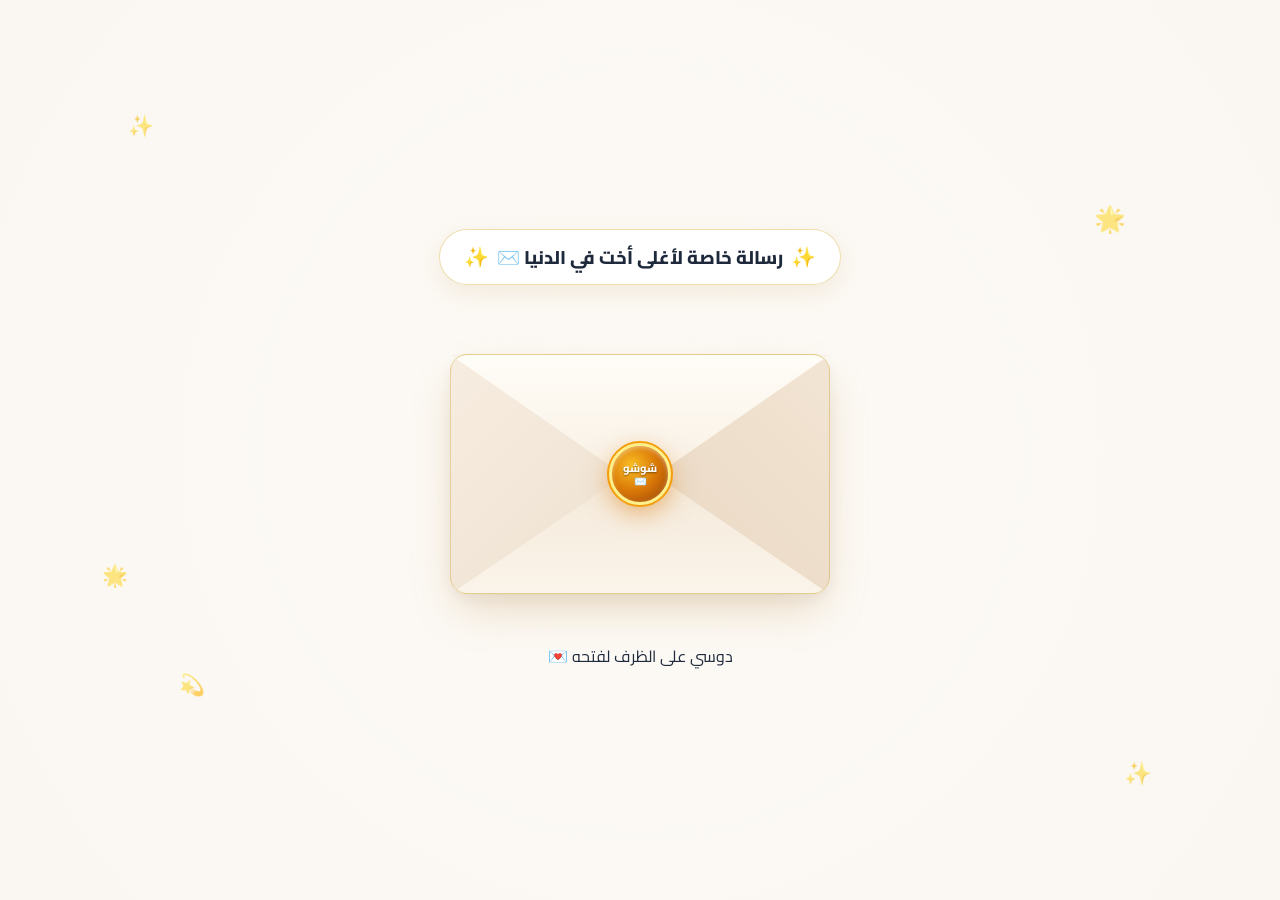
==== commit 1c4dcf65: "last" ====
--- a/digital-gift-site/index.html
+++ b/digital-gift-site/index.html
@@ -3,7 +3,7 @@
 <head>
   <meta charset="UTF-8">
   <meta name="viewport" content="width=device-width, initial-scale=1.0, maximum-scale=5.0, viewport-fit=cover">
-  <title>هدية رقمية خاصة لـ MK ✨ | كل سنة وإنتي طيبة</title>
+  <title>هدية رقمية خاصة لـ شوشو 🎂 | كل سنة وإنتي طيبة</title>
   <meta name="description" content="موقع هدية رقمية تفاعلي وخاص للاحتفال بأحلى أخت وذكرياتنا سوا وعيد ميلادها!">
   
   <!-- Favicon -->
@@ -65,10 +65,9 @@
               <div class="letter-stamp">🎂</div>
               <div class="letter-header">
                 <span class="letter-tag">رسالة خاصة ليكي</span>
-                <h3 id="letter-title">أهلاً MK! 🎉</h3>
               </div>
               <p class="letter-text" id="pre-password-text">
-                "مش عارف هتكون ردة فعلك إيه... بس حبيت أعملك حاجة مخصوص بمناسبة عيد ميلادك تجمع أحلى ذكرياتنا وضحكاتنا سوا."
+                "مش عارف هتكون ردة فعلك إيه... بس جمعتلك أحلى صورنا ومواقفنا وذكرياتنا سوا في مكان واحد بمناسبة عيد ميلادك. جاهزة تفتحي الصندوق؟"
               </p>
               <button class="btn-primary btn-open-gate" id="btn-open-gate">
                 <span>افتحي خزانة الذكريات</span>
@@ -88,7 +87,7 @@
           <!-- الختم الذهبي للشمع -->
           <div class="envelope-seal" id="envelope-seal">
             <div class="seal-inner">
-              <span class="seal-monogram" id="seal-monogram">MK</span>
+              <span class="seal-monogram" id="seal-monogram">شوشو</span>
               <span class="seal-icon">✉️</span>
             </div>
             <div class="seal-pulse"></div>
@@ -98,118 +97,110 @@
       </div>
 
       <!-- إرشادات الفتح -->
-      <div class="instruction-box">
-        <p class="instruction-text" id="envelope-instruction">
-          <i class="fa-solid fa-hand-pointer pulse-icon"></i>
-          <span>دوسي على الظرف لفتحه 💌</span>
-        </p>
-      </div>
+      <p class="envelope-hint-text animate-pulse" id="envelope-instruction">
+        دوسي على الظرف لفتحه 💌
+      </p>
 
     </div>
   </section>
 
   <!-- ========================================================================= -->
-  <!-- 2. شاشة كلمة السر (PASSWORD GATE SCREEN) -->
+  <!-- 2. شاشة بوابة كلمة السر والحماية اللطيفة (PASSWORD GATE) -->
   <!-- ========================================================================= -->
   <section id="password-screen" class="view-screen">
-    <div class="modal-card password-card" id="password-box">
-      
-      <div class="lock-icon-wrapper" id="lock-icon-wrapper">
+    <div class="modal-card" id="password-box">
+      <div class="lock-icon-wrapper">
         <div class="lock-circle">
           <i class="fa-solid fa-lock" id="lock-icon"></i>
         </div>
       </div>
 
       <div class="password-header">
-        <span class="badge-pill">الدخول السري للخزانة 🔐</span>
-        <h2>اكتبي الكود السري</h2>
-        <p class="subtitle">فقط اللي يعرف أسرارنا وضحكاتنا يقدر يدخل هنا 😉</p>
-      </div>
-
-      <form id="password-form" class="password-form" onsubmit="return false;">
+        <h2>صندوق ذكريات خاص جداً 🔐</h2>
+        <p class="subtitle">
+          عشان كل اللي جوه هنا خاص بيكي ومحدش غيرك يفتحه، اكتبي الكلمة السرية اللي اتفقنا عليها للدخول!
+        </p>
+      </div>
+
+      <form class="password-form" id="password-form" onsubmit="return false;">
         <div class="input-group">
-          <i class="fa-solid fa-shield-halved input-icon"></i>
+          <i class="fa-solid fa-key input-icon"></i>
           <input 
             type="password" 
             id="password-input" 
             placeholder="اكتبي كلمة السر هنا..." 
             autocomplete="off"
-            aria-label="كلمة السر"
+            autofocus
           >
-          <button type="button" class="btn-toggle-pwd" id="btn-toggle-pwd" aria-label="إظهار كلمة السر">
+          <button type="button" class="btn-toggle-pwd" id="btn-toggle-pwd" title="إظهار / إخفاء كلمة السر">
             <i class="fa-solid fa-eye" id="pwd-eye-icon"></i>
           </button>
         </div>
 
-        <!-- صندوق التلميح -->
+        <div class="feedback-msg" id="feedback-msg" role="alert"></div>
+
+        <div class="password-actions">
+          <button type="submit" class="btn-primary btn-unlock" id="btn-submit-pwd">
+            <span>دخول والاحتفال</span>
+            <i class="fa-solid fa-arrow-left"></i>
+          </button>
+          <button type="button" class="btn-text" id="btn-hint">
+            <i class="fa-solid fa-lightbulb"></i>
+            <span>محتاجة تلميح؟</span>
+          </button>
+        </div>
+
         <div class="hint-container" id="hint-container">
-          <p id="hint-text">💡 تلميح: جربي 'Suss' (الكلمة السرية بتاعتنا!)</p>
-        </div>
-
-        <!-- رسالة التنبيه عند الخطأ أو النجاح -->
-        <div class="feedback-msg" id="feedback-msg"></div>
-
-        <div class="password-actions">
-          <button type="submit" class="btn-primary btn-unlock" id="btn-unlock">
-            <span>افتحي الخزانة</span>
-            <i class="fa-solid fa-arrow-left"></i>
-          </button>
-          <button type="button" class="btn-text btn-hint" id="btn-hint">
-            <i class="fa-regular fa-lightbulb"></i>
-            <span>محتاجة تلميح؟</span>
-          </button>
-          <button type="button" class="btn-text btn-back-envelope" id="btn-back-envelope">
-            <i class="fa-solid fa-arrow-right"></i>
-            <span>الرجوع للظرف ✉️</span>
-          </button>
+          <span id="hint-text">💡 تلميح: جربي 'Suss' (الكلمة السرية بتاعتنا!)</span>
         </div>
       </form>
-
     </div>
   </section>
 
   <!-- ========================================================================= -->
-  <!-- 3. شاشة الترحيب (WELCOME SCREEN) -->
+  <!-- 3. شاشة الترحيب والتهيئة العاطفية (WELCOME / INTRO SCREEN) -->
   <!-- ========================================================================= -->
   <section id="welcome-screen" class="view-screen">
-    <div class="modal-card welcome-card">
-      <div class="confetti-popper">🎉</div>
-      <span class="badge-pill" id="welcome-badge">تم تأكيد الدخول بنجاح ✨</span>
-      <h2 id="welcome-title">أهلاً بيكي يا أغلى أخت! 🌟</h2>
+    <div class="welcome-card">
+      <div class="celebration-badge animate-bounce-subtle" id="welcome-badge">
+        <span id="welcome-badge-text">🎂 كل سنة وانت طيبة يا حببتي</span>
+      </div>
+      <h2 class="welcome-heading" id="welcome-title">ان شاءالله الهدية تعجبك 🙂↔️</h2>
       <p class="welcome-text" id="welcome-text">
         "كل حاجة هنا مننا ولينا... تفاصيل ومواقف صغيرة وضحكات يمكن ماتعرفيش إني لسه فاكرها كلها. كل سنة وإنتي طيبة وعقبال مليون سنة سعادة ونجاح! 🎂✨"
       </p>
       <div class="welcome-features-list">
-        <div class="feature-tag"><i class="fa-solid fa-stopwatch"></i> عداد الأخوة الحي</div>
+        <div class="feature-tag"><i class="fa-solid fa-hourglass-start"></i> عداد الأخوة الحي</div>
+        <div class="feature-tag"><i class="fa-solid fa-music"></i> أغنيتنا الخاصة</div>
         <div class="feature-tag"><i class="fa-solid fa-map-location-dot"></i> محطات رحلتنا</div>
-        <div class="feature-tag"><i class="fa-solid fa-camera"></i> لقطات وذكريات</div>
-        <div class="feature-tag"><i class="fa-solid fa-gift"></i> الهدية المخفية</div>
+        <div class="feature-tag"><i class="fa-solid fa-gift"></i> الهدية والمفاجأة</div>
+        <div class="feature-tag"><i class="fa-solid fa-camera"></i> ألبوم الذكريات</div>
       </div>
       <button class="btn-primary btn-enter-dashboard" id="btn-enter-dashboard">
-        <span>ادخلي وشوفي هديتك 🚀</span>
+        <span>يلا نبدأ الرحلة سوا ✨</span>
       </button>
     </div>
   </section>
 
   <!-- ========================================================================= -->
-  <!-- 4. لوحة الذكريات الرئيسية (MAIN DASHBOARD) -->
-  <!-- ========================================================================= -->
-  <main id="main-dashboard" class="main-dashboard view-screen mode-screens">
-
-    <!-- شريط التنقل العلوي -->
+  <!-- 4. رحلة الاستكشاف والمحطات (MAIN DASHBOARD - 6 SCREENS) -->
+  <!-- ========================================================================= -->
+  <main id="main-dashboard" class="view-screen main-dashboard mode-screens">
+    
+    <!-- الشريط العلوي الثابت مع التفاعل والمظهر والتحكم بالموسيقى -->
     <header class="top-nav">
       <div class="nav-container">
         <div class="nav-brand">
-          <span class="brand-monogram">MK</span>
+          <span class="brand-monogram">شوشو</span>
           <div class="brand-info">
-            <span class="brand-title" id="nav-brand-title">MK وأخوكي 💛</span>
-            <span class="brand-subtitle" id="nav-brand-badge">أحلى أخت في الدنيا 🏆</span>
-          </div>
-        </div>
-
-        <!-- مؤشر المحطة الحالية في الشريط العلوي -->
+            <span class="brand-title" id="nav-brand-title">شوشو 💗</span>
+            <span class="brand-subtitle" id="nav-brand-badge">أحلى وأغلى أخت في الكون 🏆</span>
+          </div>
+        </div>
+
+        <!-- مؤشر المحطة الحالية في الشريط العلوي (6 محطات) -->
         <div class="current-screen-badge" id="current-screen-badge">
-          <span class="screen-step-number" id="screen-step-number">1 / 7</span>
+          <span class="screen-step-number" id="screen-step-number" dir="ltr">1 / 6</span>
           <span class="screen-step-title" id="screen-step-title">عداد الأخوة ⏳</span>
         </div>
 
@@ -228,7 +219,7 @@
           </button>
 
           <!-- زر تبديل طريقة العرض (محطات تفاعلية / تصفح كامل) -->
-          <button class="nav-btn btn-view-mode" id="btn-view-mode" title="تبديل طريقة العرض (محطات منفصلة أو تصفح متصل)">
+          <button class="nav-btn btn-view-mode" id="btn-view-mode" title="تبديل طريقة العرض">
             <i class="fa-solid fa-layer-group" id="view-mode-icon"></i>
           </button>
         </div>
@@ -236,19 +227,18 @@
 
       <!-- شريط التقدم العلوي الدقيق (Progress Bar) -->
       <div class="top-progress-bar-wrap">
-        <div class="top-progress-bar-fill" id="top-progress-fill" style="width: 14.3%;"></div>
+        <div class="top-progress-bar-fill" id="top-progress-fill" style="width: 16.6%;"></div>
       </div>
     </header>
 
-    <!-- أزرار التنقل السريع بين المحطات -->
+    <!-- أزرار التنقل السريع بين المحطات (6 محطات) -->
     <nav class="quick-nav" id="screen-pills-nav">
       <button type="button" class="quick-pill active" data-index="0"><i class="fa-solid fa-stopwatch"></i> العداد الحي</button>
       <button type="button" class="quick-pill" data-index="1"><i class="fa-solid fa-route"></i> محطات رحلتنا</button>
       <button type="button" class="quick-pill" data-index="2"><i class="fa-solid fa-headphones"></i> أغنيتنا</button>
-      <button type="button" class="quick-pill" data-index="3"><i class="fa-solid fa-camera-retro"></i> لقطات خاصة</button>
-      <button type="button" class="quick-pill" data-index="4"><i class="fa-solid fa-gift"></i> هدية مخفية</button>
-      <button type="button" class="quick-pill" data-index="5"><i class="fa-solid fa-photo-film"></i> ألبوم الصور</button>
-      <button type="button" class="quick-pill" data-index="6"><i class="fa-solid fa-heart"></i> ختام الهدية</button>
+      <button type="button" class="quick-pill" data-index="3"><i class="fa-solid fa-gift"></i> الهدية المخفية</button>
+      <button type="button" class="quick-pill" data-index="4"><i class="fa-solid fa-photo-film"></i> ألبوم الصور</button>
+      <button type="button" class="quick-pill" data-index="5"><i class="fa-solid fa-heart"></i> ختام الهدية</button>
     </nav>
 
     <!-- ======================================================================= -->
@@ -272,7 +262,7 @@
         </div>
         <h2 class="section-heading">بقالنا أد إيه بنجنن بعض وبنكبر سوا؟ ⏳</h2>
         <p class="section-subtext" id="counter-subtext">
-          سنين وأيام وساعات وثواني من المشاركة، وخناقات الأكل، ووقفتنا في ضهر بعض دايماً! 🤜🤛
+          سنين وأيام وساعات وثواني من المشاركة، وخروجات الآيس كريم، ووقفتنا في ضهر بعض دايماً! 🤜🤛
         </p>
 
         <!-- شبكة أرقام العداد -->
@@ -315,7 +305,6 @@
             <span class="dot"></span>
             <span class="dot"></span>
             <span class="dot"></span>
-            <span class="dot"></span>
           </div>
           <button type="button" class="btn-screen-nav btn-screen-next" data-goto="1">
             <span>التالي: محطات رحلتنا 🗺️</span>
@@ -353,7 +342,6 @@
             <span class="dot"></span>
             <span class="dot"></span>
             <span class="dot"></span>
-            <span class="dot"></span>
           </div>
           <button type="button" class="btn-screen-nav btn-screen-next" data-goto="2">
             <span>التالي: أغنيتنا 🎶</span>
@@ -372,26 +360,20 @@
           <i class="fa-solid fa-record-vinyl"></i>
           <span>أغنيتنا المفضلة</span>
         </div>
-        <h2 class="section-heading">أغنيتنا والموسيقى الهادية 🎶</h2>
-        <p class="section-subtext">الموسيقى المصاحبة لذكرياتنا وأوقاتنا الحلوة سوا.</p>
+        <h2 class="section-heading">كلمات الاغنية بتعبر عن جزء بسيط من علاقتنا 🎶</h2>
+        <p class="section-subtext">علاقتنا اكبر بكتير من ان كلام يوصفه</p>
 
         <div class="turntable-wrapper">
           <!-- أسطوانة الفينيل الدوارة -->
           <div class="vinyl-disc" id="vinyl-disc">
             <div class="vinyl-groove"></div>
             <div class="vinyl-center">
-              <img src="assets/images/memory1.jpg" alt="غلاف الأغنية" id="audio-cover-img" class="vinyl-cover-img" onerror="this.src='data:image/svg+xml,<svg xmlns=%22http://www.w3.org/2000/svg%22 viewBox=%220 0 100 100%22><circle cx=%2250%22 cy=%2250%22 r=%2250%22 fill=%22%23F59E0B%22/><text x=%2250%22 y=%2258%22 font-size=%2235%22 text-anchor=%22middle%22 fill=%22white%22>🎵</text></svg>'">
+              <img src="assets/images/yacht-sea-trip.jpg" alt="غلاف الأغنية" id="audio-cover-img" class="vinyl-cover-img" onerror="this.src='data:image/svg+xml,<svg xmlns=%22http://www.w3.org/2000/svg%22 viewBox=%220 0 100 100%22><circle cx=%2250%22 cy=%2250%22 r=%2250%22 fill=%22%23F59E0B%22/><text x=%2250%22 y=%2258%22 font-size=%2235%22 text-anchor=%22middle%22 fill=%22white%22>🎵</text></svg>'">
             </div>
           </div>
 
           <!-- إبرة مشغل الأسطوانات -->
           <div class="turntable-needle" id="turntable-needle"></div>
-        </div>
-
-        <!-- معلومات التراك -->
-        <div class="track-info">
-          <h3 class="track-title" id="track-title">أغنيتنا وسند ذكرياتنا</h3>
-          <p class="track-artist" id="track-artist">الموسيقى المصاحبة لذكرياتنا</p>
         </div>
 
         <!-- شريط التقدم والوقت -->
@@ -441,10 +423,9 @@
             <span class="dot"></span>
             <span class="dot"></span>
             <span class="dot"></span>
-            <span class="dot"></span>
           </div>
           <button type="button" class="btn-screen-nav btn-screen-next" data-goto="3">
-            <span>التالي: لقطات خاصة 📸</span>
+            <span>التالي: الهدية المخفية 🎁</span>
             <i class="fa-solid fa-arrow-left"></i>
           </button>
         </div>
@@ -452,22 +433,27 @@
     </section>
 
     <!-- ======================================================================= -->
-    <!-- القسم 4: لقطات وذكريات خاصة (PHOTO MOMENTS) -->
-    <!-- ======================================================================= -->
-    <section id="moments-section" class="content-section">
-      <div class="section-card">
-        <div class="section-badge">
-          <i class="fa-solid fa-camera"></i>
-          <span>لقطات وذكريات</span>
-        </div>
-        <h2 class="section-heading">لقطات وذكريات غالية علينا 📸</h2>
-        <p class="section-subtext">
-          بدل رسايل الشات العادية، دي أحلى لحظات جمعتنا مع كلمات وخواطر من القلب:
-        </p>
-
-        <!-- شبكة كروت البولارويد -->
-        <div class="moments-grid" id="moments-grid">
-          <!-- يتم بناؤها ديناميكياً من config.js -->
+    <!-- القسم 4: الهدية المخفية (HIDDEN GIFT BOX) -->
+    <!-- ======================================================================= -->
+    <section id="hidden-gift-section" class="content-section">
+      <div class="section-card gift-highlight-card">
+        <div class="section-badge badge-gift">
+          <i class="fa-solid fa-box-open"></i>
+          <span>مفاجأة خاصة!</span>
+        </div>
+        <h2 class="section-heading" id="gift-heading">لسه في حاجة مخبيهالك... 🎁</h2>
+        <p class="section-subtext">دوسي على صندوق الهدية وافتحي المفاجأة!</p>
+
+        <!-- صندوق الهدية التفاعلي ثلاثي الأبعاد -->
+        <div class="interactive-gift-container" id="gift-trigger" role="button" aria-label="افتحي الهدية المخفية" tabindex="0">
+          <div class="gift-box-3d" id="gift-box-3d">
+            <img src="assets/images/gift-box.png" alt="صندوق الهدية" class="gift-box-img" onerror="this.src='data:image/svg+xml,<svg xmlns=%22http://www.w3.org/2000/svg%22 viewBox=%220 0 100 100%22><text y=%22.9em%22 font-size=%2290%22>🎁</text></svg>'">
+            <div class="gift-glow-effect"></div>
+          </div>
+          <div class="gift-tap-hint">
+            <span class="finger-tap">👆</span>
+            <span>دوسي هنا لفتح الهدية!</span>
+          </div>
         </div>
 
         <!-- أزرار الانتقال بين المحطات -->
@@ -483,56 +469,8 @@
             <span class="dot active"></span>
             <span class="dot"></span>
             <span class="dot"></span>
-            <span class="dot"></span>
           </div>
           <button type="button" class="btn-screen-nav btn-screen-next" data-goto="4">
-            <span>التالي: الهدية المخفية 🎁</span>
-            <i class="fa-solid fa-arrow-left"></i>
-          </button>
-        </div>
-      </div>
-    </section>
-
-    <!-- ======================================================================= -->
-    <!-- القسم 5: الهدية المخفية (HIDDEN GIFT BOX) -->
-    <!-- ======================================================================= -->
-    <section id="hidden-gift-section" class="content-section">
-      <div class="section-card gift-highlight-card">
-        <div class="section-badge badge-gift">
-          <i class="fa-solid fa-box-open"></i>
-          <span>مفاجأة خاصة!</span>
-        </div>
-        <h2 class="section-heading" id="gift-heading">لسه في حاجة مخبيهالك... 🎁</h2>
-        <p class="section-subtext">دوسي على صندوق الهدية وافتحي المفاجأة!</p>
-
-        <!-- صندوق الهدية التفاعلي ثلاثي الأبعاد -->
-        <div class="interactive-gift-container" id="gift-trigger" role="button" aria-label="افتحي الهدية المخفية" tabindex="0">
-          <div class="gift-box-3d" id="gift-box-3d">
-            <img src="assets/images/gift-box.png" alt="صندوق الهدية" class="gift-box-img" onerror="this.src='data:image/svg+xml,<svg xmlns=%22http://www.w3.org/2000/svg%22 viewBox=%220 0 100 100%22><text y=%22.9em%22 font-size=%2290%22>🎁</text></svg>'">
-            <div class="gift-glow-effect"></div>
-          </div>
-          <div class="gift-tap-hint">
-            <span class="finger-tap">👆</span>
-            <span>دوسي هنا لفتح الهدية!</span>
-          </div>
-        </div>
-
-        <!-- أزرار الانتقال بين المحطات -->
-        <div class="screen-nav-footer">
-          <button type="button" class="btn-screen-nav btn-screen-prev" data-goto="3">
-            <i class="fa-solid fa-arrow-right"></i>
-            <span>السابق: لقطات خاصة 📸</span>
-          </button>
-          <div class="screen-step-dots" data-current="4">
-            <span class="dot"></span>
-            <span class="dot"></span>
-            <span class="dot"></span>
-            <span class="dot"></span>
-            <span class="dot active"></span>
-            <span class="dot"></span>
-            <span class="dot"></span>
-          </div>
-          <button type="button" class="btn-screen-nav btn-screen-next" data-goto="5">
             <span>التالي: ألبوم الصور 🖼️</span>
             <i class="fa-solid fa-arrow-left"></i>
           </button>
@@ -541,7 +479,7 @@
     </section>
 
     <!-- ======================================================================= -->
-    <!-- القسم 6: معرض وألبوم الصور (MEMORIES GALLERY) -->
+    <!-- القسم 5: معرض وألبوم الصور (MEMORIES GALLERY) -->
     <!-- ======================================================================= -->
     <section id="gallery-section" class="content-section">
       <div class="section-card">
@@ -550,16 +488,13 @@
           <span>ألبوم الذكريات</span>
         </div>
         <h2 class="section-heading">ألبوم الصور وأجمل الذكريات 🖼️</h2>
-        <p class="section-subtext">اضغطي على أي صورة لتكبيرها وعرضها بالشاشة الكاملة مع التعليق.</p>
 
         <!-- فلاتر المعرض -->
         <div class="gallery-filters" id="gallery-filters">
-          <button class="filter-pill active" data-filter="all">كل الذكريات (24) 🌟</button>
+          <button class="filter-pill active" data-filter="all">كل الذكريات (12) 🌟</button>
           <button class="filter-pill" data-filter="trips">رحلات ومغامرات 🏖️</button>
-          <button class="filter-pill" data-filter="bonding">مواقف وسند 🤜🤛</button>
           <button class="filter-pill" data-filter="milestones">مناسبات ونجاح 🎓</button>
           <button class="filter-pill" data-filter="childhood">الطفولة 👶</button>
-          <button class="filter-pill" data-filter="birthday">المفاجأة والهدية 🎁</button>
         </div>
 
         <!-- شبكة صور المعرض -->
@@ -569,12 +504,11 @@
 
         <!-- أزرار الانتقال بين المحطات -->
         <div class="screen-nav-footer">
-          <button type="button" class="btn-screen-nav btn-screen-prev" data-goto="4">
+          <button type="button" class="btn-screen-nav btn-screen-prev" data-goto="3">
             <i class="fa-solid fa-arrow-right"></i>
             <span>السابق: الهدية المخفية 🎁</span>
           </button>
-          <div class="screen-step-dots" data-current="5">
-            <span class="dot"></span>
+          <div class="screen-step-dots" data-current="4">
             <span class="dot"></span>
             <span class="dot"></span>
             <span class="dot"></span>
@@ -582,8 +516,8 @@
             <span class="dot active"></span>
             <span class="dot"></span>
           </div>
-          <button type="button" class="btn-screen-nav btn-screen-next" data-goto="6">
-            <span>التالي: ختام الهدية 💛</span>
+          <button type="button" class="btn-screen-nav btn-screen-next" data-goto="5">
+            <span>التالي: ختام الهدية 💗</span>
             <i class="fa-solid fa-arrow-left"></i>
           </button>
         </div>
@@ -591,7 +525,7 @@
     </section>
 
     <!-- ======================================================================= -->
-    <!-- القسم 7: ختام الهدية والاحتفال (CELEBRATION SCREEN) -->
+    <!-- القسم 6: ختام الهدية والاحتفال (CELEBRATION SCREEN) -->
     <!-- ======================================================================= -->
     <section id="celebration-section" class="content-section">
       <div class="section-card celebration-card">
@@ -600,9 +534,9 @@
           <i class="fa-solid fa-crown"></i>
           <span>محطة الختام والمحبة</span>
         </div>
-        <h2 class="section-heading">وصلنا لآخر محطة.. بس محبتنا وسندنا ملوش نهاية! 💛✨</h2>
+        <h2 class="section-heading">وصلنا لآخر محطة.. بس محبتنا وسندنا ملوش نهاية! 💗✨</h2>
         <p class="celebration-lead">
-          "سند وضحكة وعشرة عمر، أحسن وأغلى أخت في الدنيا كلها. ربنا يجعل كل سنينك الجاية فرح وسعادة ونجاح وتألق دايماً!"
+          "أحسن وأغلى أخت في الدنيا كلها. ربنا يجعل كل سنينك الجاية فرح وسعادة ونجاح وتألق دايماً!"
         </p>
 
         <div class="celebration-highlights">
@@ -614,12 +548,7 @@
           <div class="highlight-item">
             <span class="hl-icon">🏆</span>
             <h4>أحسن وأطيب أخت</h4>
-            <p>سند وضهر وأمان وضحكة مالية بيتنا بالخير</p>
-          </div>
-          <div class="highlight-item">
-            <span class="hl-icon">✨</span>
-            <h4>فخور بيكي دايماً</h4>
-            <p>في كل خطوة وحلم ونجاح وطموح بتوصليله</p>
+            <p>سند وضهر وأمان وضحكة و عيلتي كلها</p>
           </div>
         </div>
 
@@ -634,18 +563,13 @@
           </button>
         </div>
 
-        <div class="author-signature">
-          <p class="footer-author" id="footer-author-celebration">صُنعت بكل حب وفخر لعيد ميلاد MK بواسطة أخوكي 💛</p>
-        </div>
-
         <!-- أزرار الانتقال بين المحطات -->
         <div class="screen-nav-footer">
-          <button type="button" class="btn-screen-nav btn-screen-prev" data-goto="5">
+          <button type="button" class="btn-screen-nav btn-screen-prev" data-goto="4">
             <i class="fa-solid fa-arrow-right"></i>
             <span>السابق: ألبوم الصور 🖼️</span>
           </button>
-          <div class="screen-step-dots" data-current="6">
-            <span class="dot"></span>
+          <div class="screen-step-dots" data-current="5">
             <span class="dot"></span>
             <span class="dot"></span>
             <span class="dot"></span>
@@ -661,7 +585,7 @@
       </div>
     </section>
 
-    <!-- شريط المحطات العائم في الأسفل للتنقل السريع -->
+    <!-- شريط المحطات العائم في الأسفل للتنقل السريع (6 محطات) -->
     <nav class="floating-dock-nav" id="floating-dock" aria-label="شريط المحطات السريع">
       <button type="button" class="dock-btn active" data-index="0" title="عداد الأخوة">
         <i class="fa-solid fa-stopwatch"></i>
@@ -675,93 +599,39 @@
         <i class="fa-solid fa-headphones"></i>
         <span>الأغنية</span>
       </button>
-      <button type="button" class="dock-btn" data-index="3" title="لقطات خاصة">
-        <i class="fa-solid fa-camera-retro"></i>
-        <span>لقطاتنا</span>
-      </button>
-      <button type="button" class="dock-btn" data-index="4" title="الهدية المخفية">
+      <button type="button" class="dock-btn" data-index="3" title="الهدية المخفية">
         <i class="fa-solid fa-gift"></i>
         <span>الهدية</span>
       </button>
-      <button type="button" class="dock-btn" data-index="5" title="ألبوم الصور">
+      <button type="button" class="dock-btn" data-index="4" title="ألبوم الصور">
         <i class="fa-solid fa-photo-film"></i>
         <span>الألبوم</span>
       </button>
-      <button type="button" class="dock-btn" data-index="6" title="ختام الهدية">
+      <button type="button" class="dock-btn" data-index="5" title="ختام الهدية">
         <i class="fa-solid fa-heart"></i>
         <span>الختام</span>
       </button>
     </nav>
 
-    <!-- ======================================================================= -->
-    <!-- الخاتمة والفوتر (FOOTER) -->
-    <!-- ======================================================================= -->
-    <footer class="main-footer">
-      <div class="footer-card">
-        <div class="footer-icon">💛</div>
-        <h3 class="footer-quote">"سند وضحكة وعشرة عمر، أحسن وأغلى أخت في الدنيا."</h3>
-        <p class="footer-author" id="footer-author">صُنعت بكل حب لعيد ميلاد MK بواسطة أخوكي</p>
-        <div class="footer-badges">
-          <span>🎂 كل سنة وإنتي طيبة</span>
-          <span>•</span>
-          <span>✨ أحسن أخت في الكون</span>
-          <span>•</span>
-          <span>🎈 ربي يسعدك دايماً</span>
-        </div>
-        <button class="btn-secondary btn-back-top" id="btn-back-top">
-          <i class="fa-solid fa-arrow-up"></i>
-          <span>الرجوع لأعلى الصفحة</span>
-        </button>
-      </div>
-    </footer>
-
   </main>
 
   <!-- ========================================================================= -->
-  <!-- النافذة المنبثقة 1: مفاجأة الهدية المخفية والكوبونات (GIFT MODAL) -->
-  <!-- ========================================================================= -->
-  <div class="modal-overlay" id="gift-modal" role="dialog" aria-modal="true" aria-labelledby="gift-modal-title">
+  <!-- النافذة المنبثقة 1: مفاجأة الهدية المخفية (GIFT MODAL) -->
+  <!-- ========================================================================= -->
+  <div class="modal-overlay" id="gift-modal" role="dialog" aria-modal="true" aria-label="مفاجأة الهدية">
     <div class="modal-dialog gift-dialog">
       <button class="modal-close-btn" id="btn-close-gift-modal" aria-label="إغلاق النافذة">
         <i class="fa-solid fa-xmark"></i>
       </button>
 
-      <div class="gift-dialog-header">
-        <div class="confetti-popper">🎉</div>
-        <span class="badge-pill badge-gold">مفاجأة خاصة بمناسبة عيد ميلادك</span>
-        <h2 id="gift-modal-title">لقيتي الهدية والمفاجأة المخفية! 🎉</h2>
-        <p id="gift-modal-subtitle">دي 3 كروت كوبونات أخوية ذهبية رسمية + رسالة خاصة ليكي:</p>
-      </div>
-
-      <!-- صورة ومجسم المفاجأة الخاصة -->
-      <div class="gift-reveal-img-wrap" id="gift-reveal-img-wrap">
-        <img id="gift-reveal-img" src="assets/images/kuffiyeh-3d-avatar.jpg" alt="المجسم التذكاري للهدية">
-        <div class="gift-reveal-overlay">
-          <span class="gift-reveal-badge"><i class="fa-solid fa-sparkles"></i> مجسم وذكرى خاصة لينا سوا 🧣💛</span>
-        </div>
-      </div>
-
-      <!-- شبكة الكوبونات -->
-      <div class="vouchers-grid" id="vouchers-grid">
-        <!-- يتم ملؤها ديناميكياً -->
-      </div>
-
-      <!-- الرسالة الخاصة -->
-      <div class="secret-letter-card">
-        <div class="secret-letter-header">
-          <i class="fa-solid fa-envelope-open-text"></i>
-          <span>كلمات من القلب:</span>
-        </div>
-        <p class="secret-letter-text" id="secret-letter-text">
-          كل سنة وإنتي طيبة وبخير يا MK! بعيداً عن الهزار، وجودك كأخت ليا من أعظم نعم ربنا في حياتي. بتملي الدنيا فرحة وروح طيبة. بحبك دايماً وفخور بيكي! 💛
-        </p>
-      </div>
-
-      <div class="gift-modal-actions">
-        <button class="btn-primary" id="btn-claim-vouchers">
-          <i class="fa-solid fa-check-double"></i>
-          <span>استلام كل الكوبونات 🎁</span>
-        </button>
+      <div class="gift-surprise-wrap" style="text-align: center; padding: 10px 0;">
+        <div class="gift-reveal-img-wrap" id="gift-reveal-img-wrap" style="max-width: 320px; margin: 0 auto; border-radius: var(--radius-lg); overflow: hidden; box-shadow: 0 12px 30px rgba(0,0,0,0.18); border: 2.5px solid var(--accent-gold, #f59e0b);">
+          <img id="gift-reveal-img" src="assets/images/whatsapp-surprise-gift.jpeg" alt="مفاجأة الهدية" style="width: 100%; height: auto; max-height: 400px; object-fit: contain; display: block;">
+        </div>
+        <div class="gift-surprise-caption" style="margin-top: 18px; text-align: center;">
+          <h3 style="font-size: 1.45rem; font-weight: 800; color: var(--text-primary); margin-bottom: 0.4rem;">توقعي ديه يه 😉</h3>
+          <p style="font-size: 1.2rem; font-weight: 700; color: #ec4899; margin: 0;">حاجة جوه حاجة جوه حاجة جوه حاجة</p>
+        </div>
       </div>
     </div>
   </div>
@@ -777,11 +647,6 @@
 
       <div class="lightbox-img-wrapper">
         <img src="" alt="صورة مكبرة" id="lightbox-img">
-      </div>
-
-      <div class="lightbox-info">
-        <h3 id="lightbox-title">عنوان الصورة</h3>
-        <p id="lightbox-caption">التعليق والذكرى</p>
       </div>
 
       <div class="lightbox-nav">
--- a/digital-gift-site/style.css
+++ b/digital-gift-site/style.css
@@ -652,16 +652,30 @@
   box-shadow: 0 10px 28px rgba(217, 119, 6, 0.65), inset 0 2px 6px rgba(255, 255, 255, 0.6);
 }
 
+.seal-inner {
+  display: flex;
+  flex-direction: column;
+  align-items: center;
+  justify-content: center;
+  text-align: center;
+  line-height: 1.1;
+  pointer-events: none;
+}
+
 .seal-monogram {
-  font-size: 1.05rem;
-  font-weight: 900;
+  font-size: 0.68rem;
+  font-weight: 800;
   color: #FFFDF9;
-  letter-spacing: 0.5px;
-  text-shadow: 0 1px 2px rgba(0, 0, 0, 0.4);
+  letter-spacing: 0;
+  white-space: nowrap;
+  text-shadow: 0 1px 2px rgba(0, 0, 0, 0.45);
+  line-height: 1.1;
 }
 
 .seal-icon {
-  font-size: 0.8rem;
+  font-size: 0.65rem;
+  line-height: 1;
+  margin-top: 1px;
 }
 
 .seal-pulse {
@@ -716,19 +730,19 @@
   min-height: 100vh;
   flex-direction: column;
   align-items: center;
-  justify-content: flex-start;
+  justify-content: center;
   padding: 32px 16px 24px;
 }
 
 .modal-card {
   width: 100%;
-  max-width: 440px;
-  background: var(--card-bg);
+  max-width: 460px;
+  background: var(--card-bg-solid, #ffffff);
   backdrop-filter: var(--backdrop-blur);
   border: 1.5px solid var(--card-border);
   border-radius: var(--radius-lg);
-  padding: 24px 18px;
-  box-shadow: var(--card-shadow);
+  padding: 34px 28px;
+  box-shadow: 0 20px 40px -10px rgba(0, 0, 0, 0.12), 0 0 1px rgba(0, 0, 0, 0.05);
   text-align: center;
   position: relative;
   animation: slideFadeUp 0.5s ease-out;
@@ -782,6 +796,7 @@
   position: relative;
   display: flex;
   align-items: center;
+  width: 100%;
 }
 
 .input-icon {
@@ -790,11 +805,13 @@
   left: auto;
   color: var(--text-light);
   font-size: 1.15rem;
+  pointer-events: none;
 }
 
 .input-group input {
   width: 100%;
-  padding: 14px 50px 14px 50px;
+  box-sizing: border-box;
+  padding: 14px 48px 14px 48px;
   font-size: 1.05rem;
   font-family: inherit;
   border: 1.5px solid var(--card-border);
@@ -896,31 +913,57 @@
   min-height: 100vh;
   flex-direction: column;
   align-items: center;
-  justify-content: flex-start;
+  justify-content: center;
   padding: 32px 16px 24px;
 }
 
 .welcome-card {
-  max-width: 500px;
-  padding: 24px 18px;
-}
-
-.confetti-popper {
-  font-size: 2.3rem;
-  margin-bottom: 6px;
-  animation: popperPop 1s infinite alternate;
-}
-
-.welcome-card h2 {
+  width: 100%;
+  max-width: 480px;
+  background: var(--card-bg-solid, #ffffff);
+  backdrop-filter: var(--backdrop-blur);
+  border: 1.5px solid var(--card-border);
+  border-radius: var(--radius-lg);
+  padding: 34px 26px;
+  box-shadow: 0 20px 40px -10px rgba(0, 0, 0, 0.12), 0 0 1px rgba(0, 0, 0, 0.05);
+  text-align: center;
+  position: relative;
+  animation: slideFadeUp 0.5s ease-out;
+}
+
+.celebration-badge {
+  display: inline-flex;
+  align-items: center;
+  gap: 8px;
+  background: rgba(236, 72, 153, 0.1);
+  color: #db2777;
+  border: 1px solid rgba(236, 72, 153, 0.25);
+  padding: 8px 18px;
+  border-radius: var(--radius-full);
+  font-weight: 700;
+  font-size: 0.95rem;
+  margin-bottom: 12px;
+}
+
+.welcome-card h2,
+.welcome-heading {
   font-size: 1.55rem;
-  margin: 10px 0 6px;
+  font-weight: 800;
+  color: var(--text-main);
+  margin: 6px 0 14px;
+  line-height: 1.35;
 }
 
 .welcome-text {
   font-size: 0.98rem;
   color: var(--text-muted);
-  line-height: 1.6;
-  margin-bottom: 16px;
+  line-height: 1.65;
+  margin-bottom: 20px;
+  background: rgba(245, 158, 11, 0.06);
+  border-right: 3px solid var(--accent-gold);
+  padding: 12px 16px;
+  border-radius: var(--radius-sm);
+  text-align: right;
 }
 
 .welcome-features-list {
@@ -998,10 +1041,13 @@
 .screen-step-number {
   background: var(--accent-gold);
   color: #FFFFFF;
-  padding: 1px 6px;
+  padding: 1px 7px;
   border-radius: 999px;
-  font-size: 0.72rem;
+  font-size: 0.75rem;
   font-weight: 900;
+  direction: ltr;
+  unicode-bidi: isolate;
+  display: inline-block;
 }
 
 .screen-step-title {
@@ -1043,17 +1089,19 @@
 }
 
 .brand-monogram {
-  width: 38px;
-  height: 38px;
+  min-width: 40px;
+  height: 40px;
+  padding: 0 4px;
   background: linear-gradient(135deg, var(--accent-gold) 0%, #D97706 100%);
   color: #FFFFFF;
-  border-radius: 50%;
-  display: flex;
-  align-items: center;
-  justify-content: center;
-  font-weight: 900;
-  font-size: 0.95rem;
+  border-radius: var(--radius-full);
+  display: flex;
+  align-items: center;
+  justify-content: center;
+  font-weight: 800;
+  font-size: 0.78rem;
   box-shadow: 0 4px 12px rgba(245, 158, 11, 0.35);
+  white-space: nowrap;
 }
 
 .brand-info {
@@ -1179,27 +1227,37 @@
 }
 
 /* Screen Mode vs Continuous Mode Controller */
-.main-dashboard.mode-screens {
+#main-dashboard.mode-screens,
+.main-dashboard.mode-screens,
+#main-dashboard:not(.mode-continuous) {
   padding-bottom: 75px;
 }
 
-.main-dashboard.mode-screens .content-section {
-  display: none;
+#main-dashboard.mode-screens .content-section,
+.main-dashboard.mode-screens .content-section,
+#main-dashboard:not(.mode-continuous) .content-section {
+  display: none !important;
   opacity: 0;
-  margin-bottom: 14px;
-}
-
-.main-dashboard.mode-screens .content-section.active-screen {
-  display: block;
+  margin-bottom: 0;
+}
+
+#main-dashboard.mode-screens .content-section.active-screen,
+.main-dashboard.mode-screens .content-section.active-screen,
+#main-dashboard:not(.mode-continuous) .content-section.active-screen {
+  display: block !important;
   opacity: 1;
 }
 
 /* في وضع المحطات المنفصلة، إخفاء الفوتر العام وشريط الحبوب العلوي لمنع المساحة الزائدة */
-.main-dashboard.mode-screens .quick-nav {
+#main-dashboard.mode-screens .quick-nav,
+.main-dashboard.mode-screens .quick-nav,
+#main-dashboard:not(.mode-continuous) .quick-nav {
   display: none !important;
 }
 
-.main-dashboard.mode-screens .main-footer {
+#main-dashboard.mode-screens .main-footer,
+.main-dashboard.mode-screens .main-footer,
+#main-dashboard:not(.mode-continuous) .main-footer {
   display: none !important;
 }
 
